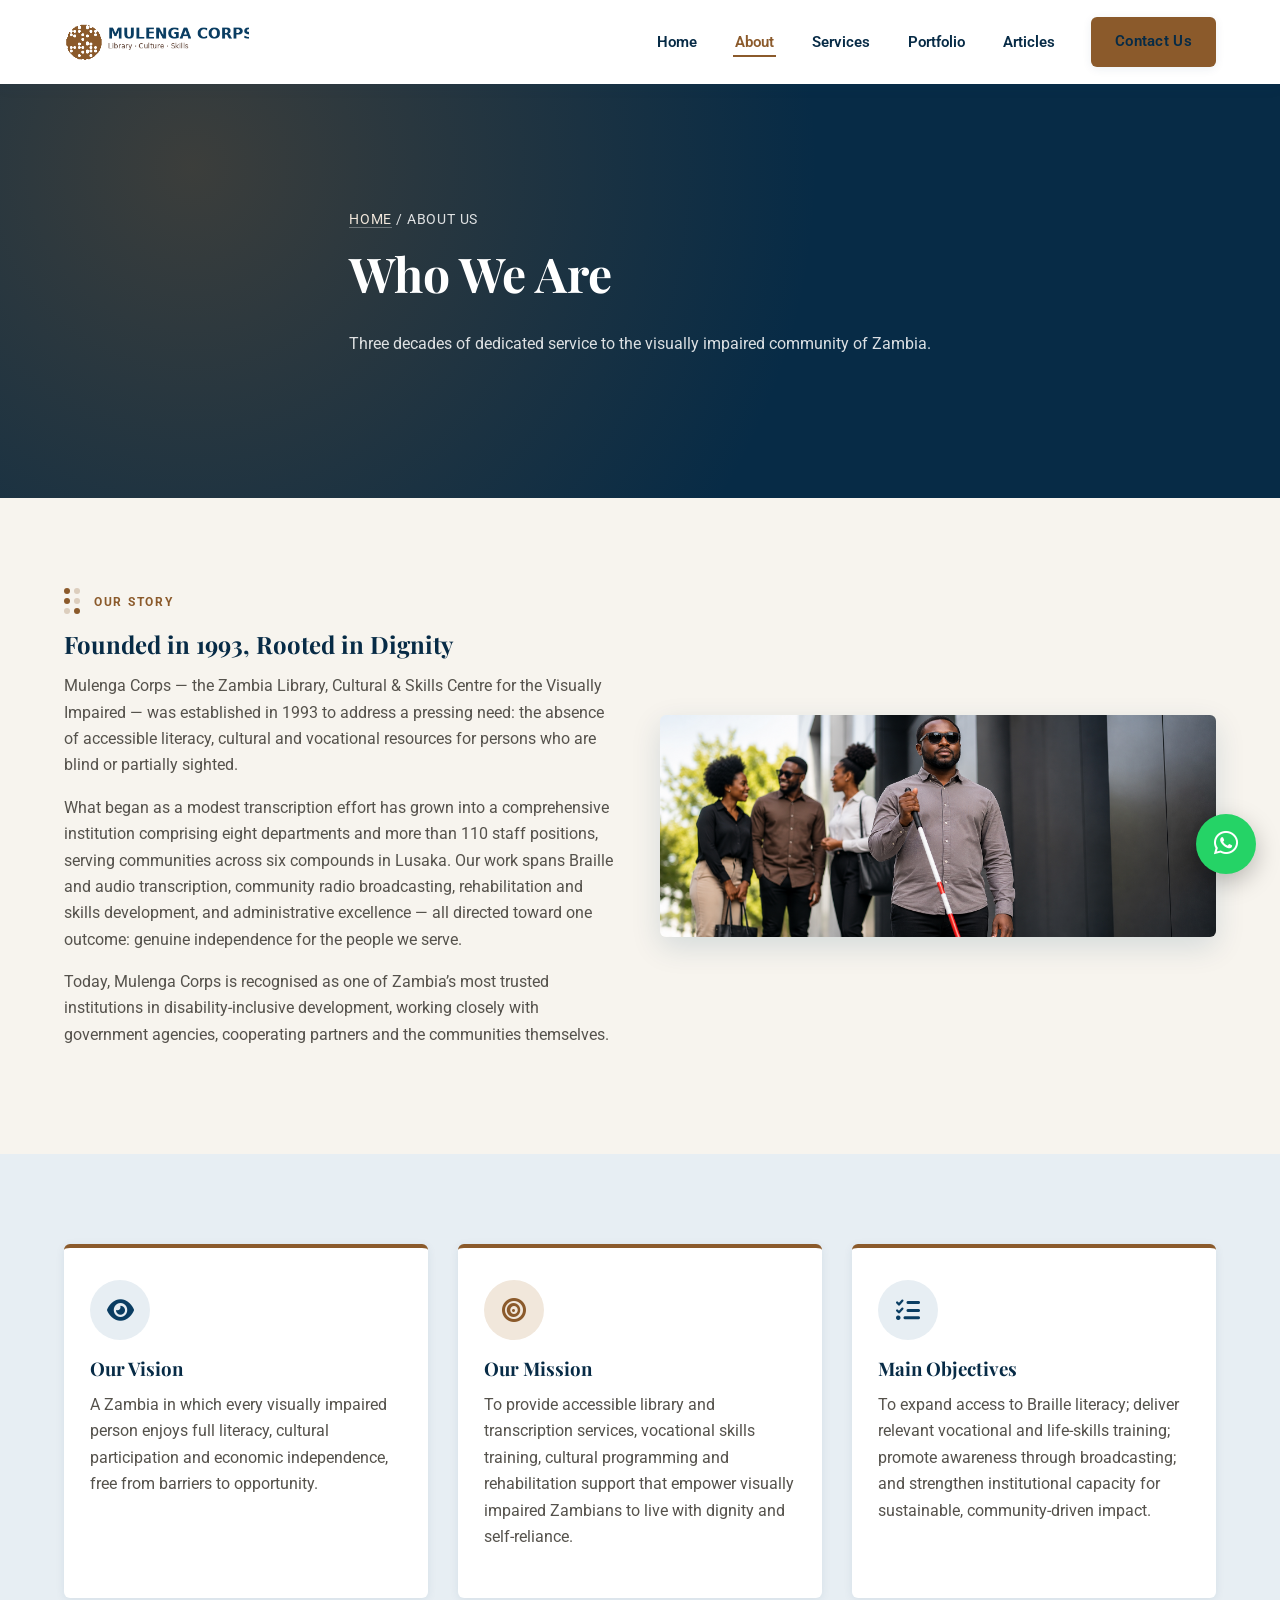
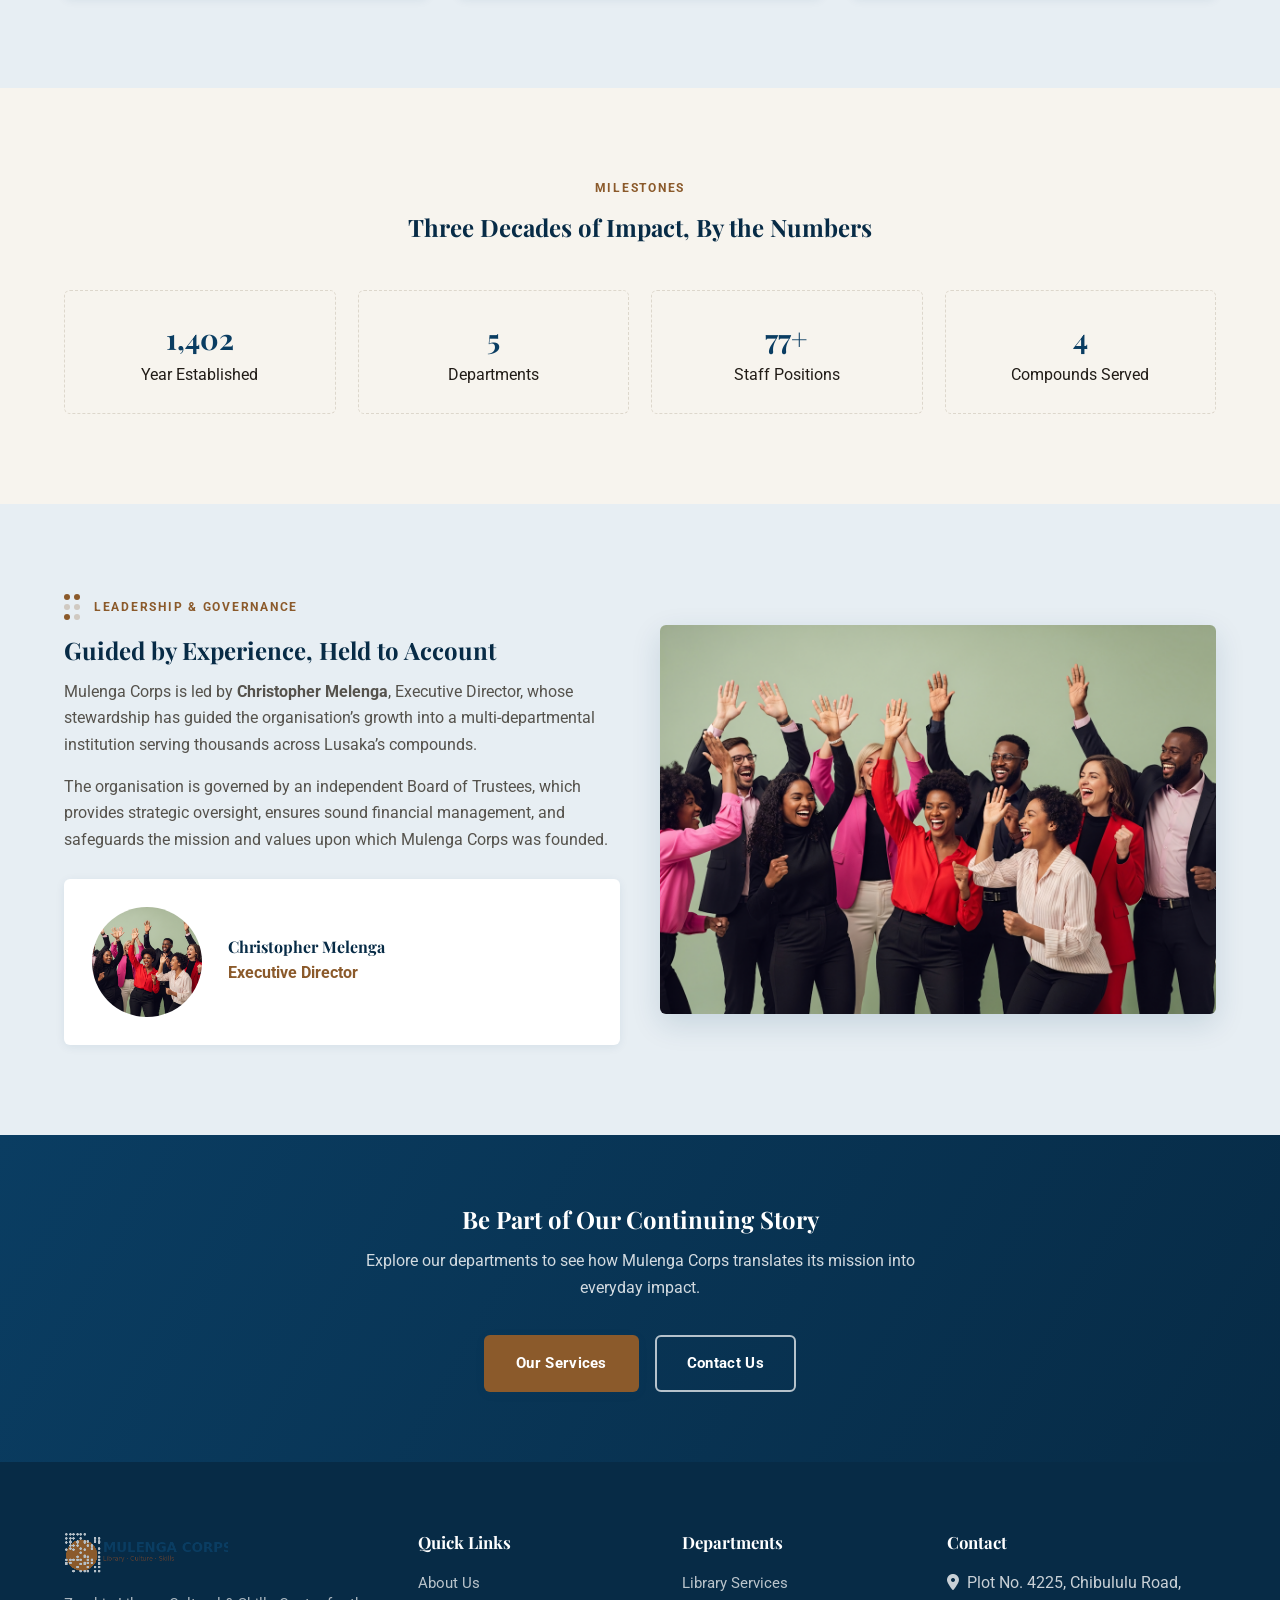
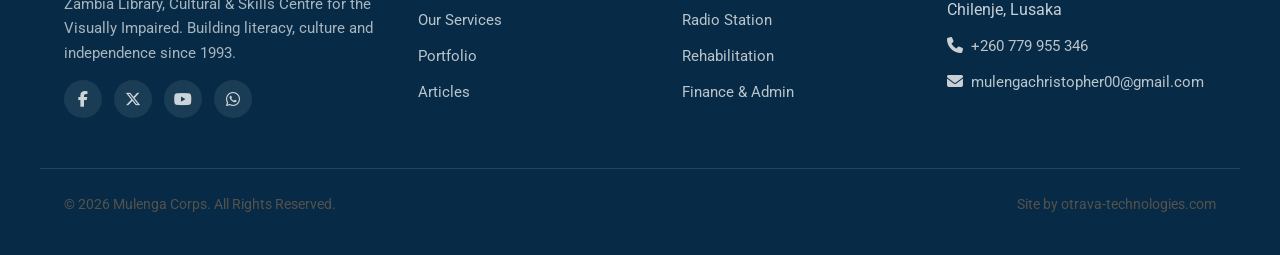
==== about.html @ 1f2bfe36 "Initial commit for new website" ====
<!DOCTYPE html>
<html lang="en">
<head>
<meta charset="UTF-8">
<meta name="viewport" content="width=device-width, initial-scale=1.0">
<title>About Us | Mulenga Corps</title>
<meta name="description" content="Learn about Mulenga Corps' history, vision, mission and leadership since 1993.">
<link rel="icon" type="image/png" href="images/favicon.png">
<link rel="preconnect" href="https://fonts.googleapis.com">
<link href="https://fonts.googleapis.com/css2?family=Playfair+Display:wght@600;700;800&family=Roboto:wght@300;400;500;700&display=swap" rel="stylesheet">
<link rel="stylesheet" href="https://cdnjs.cloudflare.com/ajax/libs/font-awesome/6.5.1/css/all.min.css" integrity="sha512-DTOQO9RWCH3ppGqcWaEA1BIZOC6xxalwEsw9c2QQeAIftl+Vegovlnee1c9QX4TctnWMn13TZye+giMm8e2LwA==" crossorigin="anonymous" referrerpolicy="no-referrer">
<link rel="stylesheet" href="assets/css/style.css">
</head>
<body>
<a class="skip-link" href="#main">Skip to main content</a>

<header class="site-header">
  <div class="container">
    <a href="index.html" class="brand" aria-label="Mulenga Corps home">
      <img src="images/logo.png" alt="Mulenga Corps logo">
    </a>
    <nav class="main-nav" aria-label="Primary">
      <ul>
        <li><a href="index.html">Home</a></li>
        <li><a href="about.html">About</a></li>
        <li><a href="services.html">Services</a></li>
        <li><a href="portfolio.html">Portfolio</a></li>
        <li><a href="articles.html">Articles</a></li>
        <li><a href="contact.html" class="btn btn-primary" style="padding:10px 22px;">Contact Us</a></li>
      </ul>
    </nav>
    <button class="hamburger" aria-label="Toggle navigation menu" aria-expanded="false">
      <span></span><span></span><span></span>
    </button>
  </div>
</header>

<main id="main">

  <section class="page-hero">
    <div class="container">
      <p class="breadcrumb"><a href="index.html">Home</a> / About Us</p>
      <h1 class="pl-item">Who We Are</h1>
      <p class="pl-item">Three decades of dedicated service to the visually impaired community of Zambia.</p>
    </div>
  </section>

  <section class="bg-off">
    <div class="container grid-2">
      <div class="reveal">
        <p class="section-eyebrow"><span class="braille-mark"><span class="on"></span><span></span><span class="on"></span><span></span><span></span><span class="on"></span></span> Our Story</p>
        <h2>Founded in 1993, Rooted in Dignity</h2>
        <p>Mulenga Corps &mdash; the Zambia Library, Cultural &amp; Skills Centre for the Visually Impaired &mdash; was established in 1993 to address a pressing need: the absence of accessible literacy, cultural and vocational resources for persons who are blind or partially sighted.</p>
        <p>What began as a modest transcription effort has grown into a comprehensive institution comprising eight departments and more than 110 staff positions, serving communities across six compounds in Lusaka. Our work spans Braille and audio transcription, community radio broadcasting, rehabilitation and skills development, and administrative excellence &mdash; all directed toward one outcome: genuine independence for the people we serve.</p>
        <p>Today, Mulenga Corps is recognised as one of Zambia&rsquo;s most trusted institutions in disability-inclusive development, working closely with government agencies, cooperating partners and the communities themselves.</p>
      </div>
      <div class="reveal reveal-2">
        <img src="images/about.png" alt="Mulenga Corps building and grounds" style="border-radius:6px; box-shadow:var(--shadow-md);" loading="lazy">
      </div>
    </div>
  </section>

  <section class="bg-tint">
    <div class="container">
      <div class="grid-3">
        <div class="dept-card reveal reveal-1">
          <div class="dept-icon"><i class="fa-solid fa-eye" aria-hidden="true"></i></div>
          <h3>Our Vision</h3>
          <p>A Zambia in which every visually impaired person enjoys full literacy, cultural participation and economic independence, free from barriers to opportunity.</p>
        </div>
        <div class="dept-card reveal reveal-2">
          <div class="dept-icon"><i class="fa-solid fa-bullseye" aria-hidden="true"></i></div>
          <h3>Our Mission</h3>
          <p>To provide accessible library and transcription services, vocational skills training, cultural programming and rehabilitation support that empower visually impaired Zambians to live with dignity and self-reliance.</p>
        </div>
        <div class="dept-card reveal reveal-3">
          <div class="dept-icon"><i class="fa-solid fa-list-check" aria-hidden="true"></i></div>
          <h3>Main Objectives</h3>
          <p>To expand access to Braille literacy; deliver relevant vocational and life-skills training; promote awareness through broadcasting; and strengthen institutional capacity for sustainable, community-driven impact.</p>
        </div>
      </div>
    </div>
  </section>

  <section class="bg-off">
    <div class="container">
      <div class="section-head center reveal">
        <p class="section-eyebrow" style="justify-content:center;">Milestones</p>
        <h2>Three Decades of Impact, By the Numbers</h2>
      </div>
      <div class="milestones reveal reveal-2">
        <div class="milestone"><strong><span data-counter="1993">0</span></strong>Year Established</div>
        <div class="milestone"><strong><span data-counter="8">0</span></strong>Departments</div>
        <div class="milestone"><strong><span data-counter="110">0</span>+</strong>Staff Positions</div>
        <div class="milestone"><strong><span data-counter="6">0</span></strong>Compounds Served</div>
      </div>
    </div>
  </section>

  <section class="bg-tint">
    <div class="container grid-2">
      <div class="reveal">
        <p class="section-eyebrow"><span class="braille-mark"><span class="on"></span><span class="on"></span><span></span><span></span><span class="on"></span><span></span></span> Leadership &amp; Governance</p>
        <h2>Guided by Experience, Held to Account</h2>
        <p>Mulenga Corps is led by <strong>Christopher Melenga</strong>, Executive Director, whose stewardship has guided the organisation&rsquo;s growth into a multi-departmental institution serving thousands across Lusaka&rsquo;s compounds.</p>
        <p>The organisation is governed by an independent Board of Trustees, which provides strategic oversight, ensures sound financial management, and safeguards the mission and values upon which Mulenga Corps was founded.</p>
        <div class="leader-card" style="margin-top:26px;">
          <img src="images/team.png" alt="Christopher Melenga, Executive Director" loading="lazy">
          <div>
            <h4 style="margin-bottom:4px;">Christopher Melenga</h4>
            <p style="margin:0; color:var(--brown); font-weight:700;">Executive Director</p>
          </div>
        </div>
      </div>
      <div class="reveal reveal-2">
        <img src="images/team.png" alt="Mulenga Corps leadership and staff team" style="border-radius:6px; box-shadow:var(--shadow-md);" loading="lazy">
      </div>
    </div>
  </section>

  <section class="cta-band">
    <div class="container reveal">
      <h2>Be Part of Our Continuing Story</h2>
      <p>Explore our departments to see how Mulenga Corps translates its mission into everyday impact.</p>
      <div class="hero-actions" style="justify-content:center;">
        <a href="services.html" class="btn btn-primary">Our Services</a>
        <a href="contact.html" class="btn btn-outline">Contact Us</a>
      </div>
    </div>
  </section>

</main>

<footer class="site-footer">
  <div class="container footer-grid">
    <div>
      <img src="images/logo.png" alt="Mulenga Corps logo">
      <p>Zambia Library, Cultural &amp; Skills Centre for the Visually Impaired. Building literacy, culture and independence since 1993.</p>
      <div class="social-row">
        <a href="#" aria-label="Facebook"><i class="fa-brands fa-facebook-f"></i></a>
        <a href="#" aria-label="Twitter / X"><i class="fa-brands fa-x-twitter"></i></a>
        <a href="#" aria-label="YouTube"><i class="fa-brands fa-youtube"></i></a>
        <a href="https://wa.me/260779955346" aria-label="WhatsApp" target="_blank" rel="noopener"><i class="fa-brands fa-whatsapp"></i></a>
      </div>
    </div>
    <div>
      <h4>Quick Links</h4>
      <ul class="footer-links">
        <li><a href="about.html">About Us</a></li>
        <li><a href="services.html">Our Services</a></li>
        <li><a href="portfolio.html">Portfolio</a></li>
        <li><a href="articles.html">Articles</a></li>
      </ul>
    </div>
    <div>
      <h4>Departments</h4>
      <ul class="footer-links">
        <li><a href="services.html#library">Library Services</a></li>
        <li><a href="services.html#radio">Radio Station</a></li>
        <li><a href="services.html#rehabilitation">Rehabilitation</a></li>
        <li><a href="services.html#finance">Finance &amp; Admin</a></li>
      </ul>
    </div>
    <div>
      <h4>Contact</h4>
      <ul class="footer-links">
        <li><i class="fa-solid fa-location-dot" aria-hidden="true"></i>&nbsp; Plot No. 4225, Chibululu Road, Chilenje, Lusaka</li>
        <li><i class="fa-solid fa-phone" aria-hidden="true"></i>&nbsp; <a href="tel:+260779955346">+260 779 955 346</a></li>
        <li><i class="fa-solid fa-envelope" aria-hidden="true"></i>&nbsp; <a href="mailto:mulengachristopher00@gmail.com">mulengachristopher00@gmail.com</a></li>
      </ul>
    </div>
  </div>
  <div class="container footer-bottom">
    <p>&copy; 2026 Mulenga Corps. All Rights Reserved.</p>
    <p>Site by otrava-technologies.com</p>
  </div>
</footer>

<a href="https://wa.me/260779955346" class="whatsapp-float" target="_blank" rel="noopener" aria-label="Chat with us on WhatsApp">
  <i class="fa-brands fa-whatsapp" aria-hidden="true"></i>
</a>
<button id="back-to-top" class="back-to-top" aria-label="Back to top"><i class="fa-solid fa-arrow-up" aria-hidden="true"></i></button>

<script src="assets/js/main.js"></script>
</body>
</html>
---- assets/css/style.css ----
/* ==========================================================================
   Mulenga Corps — Stylesheet
   Design tokens: deep blue + warm brown, Playfair Display + Roboto
   Signature motif: the braille cell — used as dividers, bullets, hovers
   ========================================================================== */

:root{
  --blue:        #0A3D62;
  --blue-dark:   #072B46;
  --blue-tint:   #E7EEF3;
  --brown:       #8B5A2B;
  --brown-dark:  #5C4033;
  --brown-tint:  #F1E7DB;
  --white:       #FFFFFF;
  --off-white:   #F7F4EE;
  --grey:        #DDD7CC;
  --text:        #211C17;
  --text-soft:   #55524C;

  --font-display: 'Playfair Display', Georgia, serif;
  --font-body: 'Roboto', -apple-system, Segoe UI, sans-serif;

  --radius: 6px;
  --shadow-sm: 0 2px 10px rgba(10,61,98,0.08);
  --shadow-md: 0 10px 30px rgba(10,61,98,0.14);
  --shadow-lg: 0 20px 50px rgba(10,61,98,0.20);

  --container: 1200px;
  --header-h: 84px;
}

*, *::before, *::after{ box-sizing: border-box; }
html{ scroll-behavior: smooth; }

@media (prefers-reduced-motion: reduce){
  html{ scroll-behavior: auto; }
  *, *::before, *::after{ animation-duration: 0.001ms !important; animation-iteration-count: 1 !important; transition-duration: 0.001ms !important; }
}

body{
  margin:0;
  font-family: var(--font-body);
  color: var(--text);
  background: var(--off-white);
  line-height: 1.65;
  -webkit-font-smoothing: antialiased;
}

img{ max-width:100%; display:block; }
a{ color: inherit; text-decoration: none; }
ul{ list-style:none; margin:0; padding:0; }
h1,h2,h3,h4{ font-family: var(--font-display); font-weight:700; color: var(--blue-dark); line-height:1.2; margin: 0 0 .6em; }
p{ margin: 0 0 1em; color: var(--text-soft); }

.container{ max-width: var(--container); margin: 0 auto; padding: 0 24px; }

:focus-visible{
  outline: 3px solid var(--brown);
  outline-offset: 3px;
}

.skip-link{
  position:absolute; left:-999px; top:auto;
  background:var(--blue); color:#fff; padding: 12px 20px; z-index:2000; border-radius:0 0 6px 0;
}
.skip-link:focus{ left:0; top:0; }

/* ---------- Braille motif ---------- */
.braille-dot{ display:inline-block; width:6px; height:6px; border-radius:50%; }
.braille-mark{
  display:inline-grid;
  grid-template-columns: repeat(2, 8px);
  grid-template-rows: repeat(3, 8px);
  gap:2px;
  vertical-align:middle;
}
.braille-mark span{ width:6px; height:6px; border-radius:50%; background: var(--brown); opacity:.25; }
.braille-mark span.on{ opacity:1; }

.section-eyebrow{
  display:flex; align-items:center; gap:12px;
  text-transform:uppercase; letter-spacing:.14em; font-size:.78rem;
  color: var(--brown); font-weight:700; margin-bottom:14px;
}
.divider-braille{
  display:flex; gap:6px; margin: 22px 0;
}
.divider-braille span{
  width:7px; height:7px; border-radius:50%; background: var(--brown);
}
.divider-braille span:nth-child(3n){ background: var(--blue); }
.divider-braille span:nth-child(4n){ opacity:.35; }

/* ---------- Buttons ---------- */
.btn{
  display:inline-flex; align-items:center; justify-content:center; gap:8px;
  padding: 14px 30px;
  border-radius: var(--radius);
  font-weight:700; font-size:.95rem; letter-spacing:.02em;
  border: 2px solid transparent;
  cursor:pointer; transition: transform .25s ease, box-shadow .25s ease, background .25s ease, color .25s ease;
  font-family: var(--font-body);
}
.btn-primary{ background: var(--brown); color:#fff; box-shadow: var(--shadow-sm); }
.btn-primary:hover{ background: var(--brown-dark); transform: translateY(-3px); box-shadow: var(--shadow-md); }
.btn-outline{ background:transparent; border-color: rgba(255,255,255,.7); color:#fff; }
.btn-outline:hover{ background:#fff; color: var(--blue-dark); transform: translateY(-3px); }
.btn-dark{ background: var(--blue); color:#fff; }
.btn-dark:hover{ background: var(--blue-dark); transform: translateY(-3px); box-shadow: var(--shadow-md); }

/* ---------- Header ---------- */
.site-header{
  position: fixed; top:0; left:0; right:0; z-index:1000;
  height: var(--header-h);
  background: rgba(255,255,255,.96);
  backdrop-filter: blur(6px);
  box-shadow: 0 2px 14px rgba(10,61,98,.08);
  transition: box-shadow .3s ease;
}
.site-header .container{
  height:100%; display:flex; align-items:center; justify-content:space-between;
}
.brand{ display:flex; align-items:center; gap:10px; }
.brand img{ height:52px; width:auto; }

.main-nav ul{ display:flex; gap:34px; align-items:center; }
.main-nav a{
  font-weight:600; font-size:.95rem; color: var(--blue-dark);
  position:relative; padding: 6px 2px;
}
.main-nav a::after{
  content:""; position:absolute; left:0; bottom:0; height:2px; width:0;
  background: var(--brown); transition: width .3s ease;
}
.main-nav a:hover::after, .main-nav a.active::after{ width:100%; }
.main-nav a.active{ color: var(--brown); }

.hamburger{
  display:none; flex-direction:column; gap:5px; width:30px; height:24px; background:none; border:none; cursor:pointer; padding:0;
}
.hamburger span{ height:3px; width:100%; background: var(--blue); border-radius:2px; transition: transform .3s ease, opacity .3s ease; }
.hamburger.open span:nth-child(1){ transform: translateY(8px) rotate(45deg); }
.hamburger.open span:nth-child(2){ opacity:0; }
.hamburger.open span:nth-child(3){ transform: translateY(-8px) rotate(-45deg); }

/* ---------- Hero ---------- */
.hero{
  position:relative;
  min-height: 92vh;
  display:flex; align-items:center;
  margin-top: var(--header-h);
  overflow:hidden;
  background: var(--blue-dark);
}
.hero-bg{
  position:absolute; inset:0; width:100%; height:100%; object-fit:cover; opacity:.55;
}
.hero::before{
  content:""; position:absolute; inset:0;
  background: linear-gradient(120deg, rgba(7,43,70,.92) 20%, rgba(139,90,43,.55) 100%);
}
.hero-content{ position:relative; z-index:2; color:#fff; max-width:720px; }
.hero-content .section-eyebrow{ color: var(--brown-tint); }
.hero-content h1{ color:#fff; font-size: clamp(2.3rem, 5vw, 3.6rem); }
.hero-content p{ color: rgba(255,255,255,.88); font-size:1.15rem; max-width:600px; }
.hero-actions{ display:flex; gap:16px; margin-top:34px; flex-wrap:wrap; }

.page-hero{
  min-height: 46vh; display:flex; align-items:center; margin-top: var(--header-h);
  position:relative; background: var(--blue-dark); color:#fff; overflow:hidden;
}
.page-hero::before{
  content:""; position:absolute; inset:0;
  background: radial-gradient(circle at 15% 20%, rgba(139,90,43,.4), transparent 55%), var(--blue-dark);
}
.page-hero .container{ position:relative; z-index:2; }
.page-hero h1{ color:#fff; font-size: clamp(2rem, 4.5vw, 3rem); }
.page-hero p{ color: rgba(255,255,255,.85); max-width:600px; }
.breadcrumb{ font-size:.85rem; color: var(--brown-tint); letter-spacing:.06em; text-transform:uppercase; margin-bottom:14px; }
.breadcrumb a{ color: var(--brown-tint); border-bottom:1px solid rgba(255,255,255,.3); }

/* ---------- Reveal animation ---------- */
.reveal{ opacity:0; transform: translateY(28px); transition: opacity .8s ease, transform .8s ease; }
.reveal.in{ opacity:1; transform: translateY(0); }
.reveal-1{ transition-delay:.1s; }
.reveal-2{ transition-delay:.22s; }
.reveal-3{ transition-delay:.34s; }
.reveal-4{ transition-delay:.46s; }

/* page load fade */
body.page-loading{ opacity:0; }
body.page-loaded{
  opacity:1; transition: opacity .5s ease;
}
.pl-item{ opacity:0; transform: translateY(16px); animation: pageLoad .7s ease forwards; }
@keyframes pageLoad{ to{ opacity:1; transform:translateY(0);} }

/* ---------- Sections ---------- */
section{ padding: 90px 0; }
.section-tight{ padding: 60px 0; }
.bg-off{ background: var(--off-white); }
.bg-blue{ background: var(--blue); color:#fff; }
.bg-blue h2, .bg-blue h3{ color:#fff; }
.bg-blue p{ color: rgba(255,255,255,.82); }
.bg-tint{ background: var(--blue-tint); }
.bg-brown-tint{ background: var(--brown-tint); }

.section-head{ max-width:680px; margin-bottom:48px; }
.section-head.center{ margin-left:auto; margin-right:auto; text-align:center; }

/* ---------- Stats ---------- */
.stats-grid{
  display:grid; grid-template-columns: repeat(4,1fr); gap:28px;
}
.stat-card{
  text-align:center; padding:34px 18px; background: rgba(255,255,255,.06);
  border: 1px solid rgba(255,255,255,.16); border-radius: var(--radius);
}
.stat-num{ font-family: var(--font-display); font-size:2.6rem; font-weight:700; color:#fff; }
.stat-label{ font-size:.85rem; text-transform:uppercase; letter-spacing:.08em; color: var(--brown-tint); margin-top:6px; }

/* ---------- Cards / grids ---------- */
.grid-3{ display:grid; grid-template-columns: repeat(3,1fr); gap:30px; }
.grid-2{ display:grid; grid-template-columns: repeat(2,1fr); gap:40px; align-items:center; }
.grid-4{ display:grid; grid-template-columns: repeat(4,1fr); gap:26px; }

.card{
  background:#fff; border-radius: var(--radius); box-shadow: var(--shadow-sm);
  overflow:hidden; transition: transform .35s ease, box-shadow .35s ease;
  border: 1px solid rgba(10,61,98,.06);
}
.card:hover{ transform: translateY(-8px); box-shadow: var(--shadow-md); }
.card-body{ padding: 26px 24px; }
.card img{ width:100%; height:210px; object-fit:cover; }

.dept-card{
  background:#fff; border-radius: var(--radius); padding: 32px 26px;
  box-shadow: var(--shadow-sm); border-top: 4px solid var(--brown);
  transition: transform .3s ease, box-shadow .3s ease;
}
.dept-card:hover{ transform: translateY(-6px); box-shadow: var(--shadow-md); }
.dept-icon{
  width:60px; height:60px; border-radius:50%; display:flex; align-items:center; justify-content:center;
  background: var(--blue-tint); color: var(--blue); font-size:1.5rem; margin-bottom:18px;
}
.dept-card:nth-child(2n) .dept-icon{ background: var(--brown-tint); color: var(--brown); }

/* ---------- Home preview links ---------- */
.dept-preview-grid{ display:grid; grid-template-columns: repeat(4,1fr); gap:24px; }
.dept-mini{
  display:block; background:#fff; border-radius:var(--radius); padding:26px 20px; text-align:center;
  box-shadow: var(--shadow-sm); transition: transform .3s ease, box-shadow .3s ease, background .3s ease;
}
.dept-mini:hover{ transform: translateY(-6px); box-shadow: var(--shadow-md); background: var(--blue); }
.dept-mini:hover .dept-icon{ background: rgba(255,255,255,.15); color:#fff; }
.dept-mini:hover h4, .dept-mini:hover p{ color:#fff; }
.dept-mini .dept-icon{ margin: 0 auto 14px; }

/* ---------- Portfolio ---------- */
.portfolio-grid{ display:grid; grid-template-columns: repeat(3,1fr); gap:26px; }
.portfolio-item{
  position:relative; border-radius: var(--radius); overflow:hidden; cursor:pointer;
  box-shadow: var(--shadow-sm);
}
.portfolio-item img{ width:100%; height:280px; object-fit:cover; transition: transform .5s ease; }
.portfolio-item:hover img{ transform: scale(1.08); }
.portfolio-overlay{
  position:absolute; inset:0; background: linear-gradient(0deg, rgba(7,43,70,.92), transparent 60%);
  display:flex; flex-direction:column; justify-content:flex-end; padding:22px;
  opacity:0; transition: opacity .35s ease;
}
.portfolio-item:hover .portfolio-overlay{ opacity:1; }
.portfolio-overlay h4{ color:#fff; margin-bottom:4px; }
.portfolio-overlay span{ color: var(--brown-tint); font-size:.85rem; }

/* Lightbox */
.lightbox{
  position:fixed; inset:0; background:rgba(7,10,15,.92); z-index:3000;
  display:flex; align-items:center; justify-content:center; opacity:0; visibility:hidden;
  transition: opacity .35s ease; padding: 30px;
}
.lightbox.open{ opacity:1; visibility:visible; }
.lightbox img{ max-width:88vw; max-height:80vh; border-radius:6px; box-shadow: 0 20px 60px rgba(0,0,0,.5); }
.lightbox-caption{ color:#fff; text-align:center; margin-top:16px; font-family: var(--font-display); }
.lightbox-close{
  position:absolute; top:26px; right:34px; background:none; border:none; color:#fff; font-size:2rem; cursor:pointer;
}
.lightbox-nav{
  position:absolute; top:50%; transform:translateY(-50%); background: rgba(255,255,255,.12); border:none; color:#fff;
  width:52px; height:52px; border-radius:50%; font-size:1.6rem; cursor:pointer; transition: background .25s ease;
}
.lightbox-nav:hover{ background: var(--brown); }
.lightbox-prev{ left:26px; } .lightbox-next{ right:26px; }

/* ---------- Articles ---------- */
.article-card .card-body span.date{
  font-size:.78rem; text-transform:uppercase; letter-spacing:.08em; color: var(--brown); font-weight:700;
}
.read-more{ display:inline-flex; align-items:center; gap:6px; color: var(--blue); font-weight:700; margin-top:10px; }
.read-more:hover{ color: var(--brown); }

/* ---------- Contact ---------- */
.contact-grid{ display:grid; grid-template-columns: 1.1fr 1fr; gap:50px; align-items:start; }
.info-item{ display:flex; gap:16px; margin-bottom:26px; }
.info-icon{
  width:46px; height:46px; border-radius:50%; background: var(--blue-tint); color: var(--blue);
  display:flex; align-items:center; justify-content:center; flex-shrink:0;
}
.form-group{ margin-bottom:20px; }
.form-group label{ display:block; font-weight:700; margin-bottom:8px; font-size:.9rem; color: var(--blue-dark); }
.form-group input, .form-group textarea{
  width:100%; padding:14px 16px; border:1px solid var(--grey); border-radius: var(--radius);
  font-family: var(--font-body); font-size:1rem; background:#fff; transition: border-color .25s ease, box-shadow .25s ease;
}
.form-group input:focus, .form-group textarea:focus{
  outline:none; border-color: var(--brown); box-shadow: 0 0 0 4px rgba(139,90,43,.15);
}
.form-group.error input, .form-group.error textarea{ border-color:#b3261e; }
.field-error{ color:#b3261e; font-size:.82rem; margin-top:6px; display:none; }
.form-group.error .field-error{ display:block; }
.form-msg{
  padding:16px 18px; border-radius: var(--radius); margin-top:18px; display:none; font-weight:600;
}
.form-msg.show{ display:block; }
.form-msg.success{ background:#e6f4ea; color:#1e7a34; border:1px solid #b7e3c3; }
.form-msg.error{ background:#fbe9e7; color:#b3261e; border:1px solid #f3c2bd; }
.map-wrap{ margin-top:26px; border-radius: var(--radius); overflow:hidden; box-shadow: var(--shadow-sm); }
.map-placeholder{
  height:280px; background: var(--blue-tint) url('data:image/svg+xml;utf8,<svg xmlns="http://www.w3.org/2000/svg" width="100" height="100"><circle cx="50" cy="50" r="2" fill="%230A3D62" opacity="0.15"/></svg>');
  display:flex; align-items:center; justify-content:center; flex-direction:column; gap:8px; color: var(--blue-dark); text-align:center; padding:20px;
}

/* ---------- Footer ---------- */
.site-footer{ background: var(--blue-dark); color: rgba(255,255,255,.78); padding: 70px 0 26px; }
.footer-grid{ display:grid; grid-template-columns: 1.4fr 1fr 1fr 1.2fr; gap:40px; }
.footer-grid h4{ color:#fff; font-size:1.05rem; margin-bottom:18px; }
.footer-grid img{ height:46px; margin-bottom:14px; }
.footer-grid p{ color: rgba(255,255,255,.65); font-size:.92rem; }
.footer-links li{ margin-bottom:10px; }
.footer-links a{ color: rgba(255,255,255,.72); transition: color .25s ease, padding-left .25s ease; font-size:.94rem; }
.footer-links a:hover{ color: var(--brown-tint); padding-left:4px; }
.footer-bottom{
  border-top:1px solid rgba(255,255,255,.12); margin-top:50px; padding-top:24px;
  display:flex; justify-content:space-between; align-items:center; flex-wrap:wrap; gap:12px;
  font-size:.85rem; color: rgba(255,255,255,.55);
}
.social-row{ display:flex; gap:12px; }
.social-row a{
  width:38px; height:38px; border-radius:50%; background: rgba(255,255,255,.08); display:flex; align-items:center;
  justify-content:center; transition: background .25s ease, transform .25s ease;
}
.social-row a:hover{ background: var(--brown); transform: translateY(-3px); }

/* ---------- Floating buttons ---------- */
.whatsapp-float{
  position:fixed; right:24px; bottom:26px; z-index:1500;
  width:60px; height:60px; border-radius:50%; background:#25D366; color:#fff;
  display:flex; align-items:center; justify-content:center; box-shadow: 0 8px 24px rgba(0,0,0,.25);
  font-size:1.7rem; transition: transform .3s ease, box-shadow .3s ease;
  animation: floatPulse 2.6s ease-in-out infinite;
}
.whatsapp-float:hover{ transform: scale(1.1); box-shadow: 0 12px 30px rgba(0,0,0,.32); }
@keyframes floatPulse{ 0%,100%{ box-shadow:0 8px 24px rgba(37,211,102,.35);} 50%{ box-shadow:0 8px 30px rgba(37,211,102,.6);} }

.back-to-top{
  position:fixed; right:24px; bottom:96px; z-index:1400;
  width:46px; height:46px; border-radius:50%; background: var(--blue); color:#fff; border:none;
  display:flex; align-items:center; justify-content:center; cursor:pointer; font-size:1.1rem;
  opacity:0; visibility:hidden; transform: translateY(10px);
  transition: opacity .3s ease, transform .3s ease, visibility .3s ease, background .3s ease;
  box-shadow: var(--shadow-sm);
}
.back-to-top.show{ opacity:1; visibility:visible; transform: translateY(0); }
.back-to-top:hover{ background: var(--brown); }

/* ---------- Misc components ---------- */
.leader-card{ display:flex; gap:26px; align-items:center; background:#fff; padding:28px; border-radius:var(--radius); box-shadow: var(--shadow-sm); }
.leader-card img{ width:110px; height:110px; border-radius:50%; object-fit:cover; }
.milestones{ display:grid; grid-template-columns: repeat(4,1fr); gap:22px; margin-top:20px; }
.milestone{ text-align:center; padding:24px; border:1px dashed var(--grey); border-radius: var(--radius); }
.milestone strong{ display:block; font-family: var(--font-display); font-size:1.8rem; color: var(--blue); }

.cta-band{
  background: linear-gradient(120deg, var(--blue), var(--blue-dark)); color:#fff; text-align:center; padding: 70px 0;
  position:relative; overflow:hidden;
}
.cta-band h2{ color:#fff; }
.cta-band p{ color: rgba(255,255,255,.82); max-width:560px; margin-left:auto; margin-right:auto; }

.involve-card{ background:#fff; border-radius:var(--radius); overflow:hidden; box-shadow: var(--shadow-sm); }
.involve-card img{ height:220px; object-fit:cover; }

/* lazy fade-in for images */
img[loading="lazy"]{ opacity:0; transition: opacity .6s ease; }
img.loaded{ opacity:1; }

/* ---------- Responsive ---------- */
@media (max-width: 1024px){
  .grid-4{ grid-template-columns: repeat(2,1fr); }
  .dept-preview-grid{ grid-template-columns: repeat(2,1fr); }
  .stats-grid{ grid-template-columns: repeat(2,1fr); }
  .footer-grid{ grid-template-columns: 1fr 1fr; }
}
@media (max-width: 900px){
  .grid-3{ grid-template-columns: 1fr 1fr; }
  .portfolio-grid{ grid-template-columns: 1fr 1fr; }
  .grid-2{ grid-template-columns:1fr; }
  .contact-grid{ grid-template-columns:1fr; }
  .milestones{ grid-template-columns: repeat(2,1fr); }
}
@media (max-width: 760px){
  .main-nav{
    position:fixed; top: var(--header-h); left:0; right:0; bottom:0;
    background:#fff; transform: translateX(100%); transition: transform .35s ease;
    padding: 30px 24px; overflow-y:auto;
  }
  .main-nav.open{ transform: translateX(0); }
  .main-nav ul{ flex-direction:column; gap:0; }
  .main-nav li{ border-bottom:1px solid var(--grey); }
  .main-nav a{ display:block; padding:16px 4px; }
  .hamburger{ display:flex; }
  .grid-3, .grid-4, .dept-preview-grid, .portfolio-grid{ grid-template-columns: 1fr; }
  .stats-grid{ grid-template-columns: 1fr 1fr; }
  .milestones{ grid-template-columns: 1fr 1fr; }
  .footer-grid{ grid-template-columns: 1fr; }
  .leader-card{ flex-direction:column; text-align:center; }
  section{ padding:64px 0; }
  .whatsapp-float{ width:54px; height:54px; right:16px; bottom:18px; font-size:1.5rem; }
  .back-to-top{ right:16px; bottom:82px; }
}
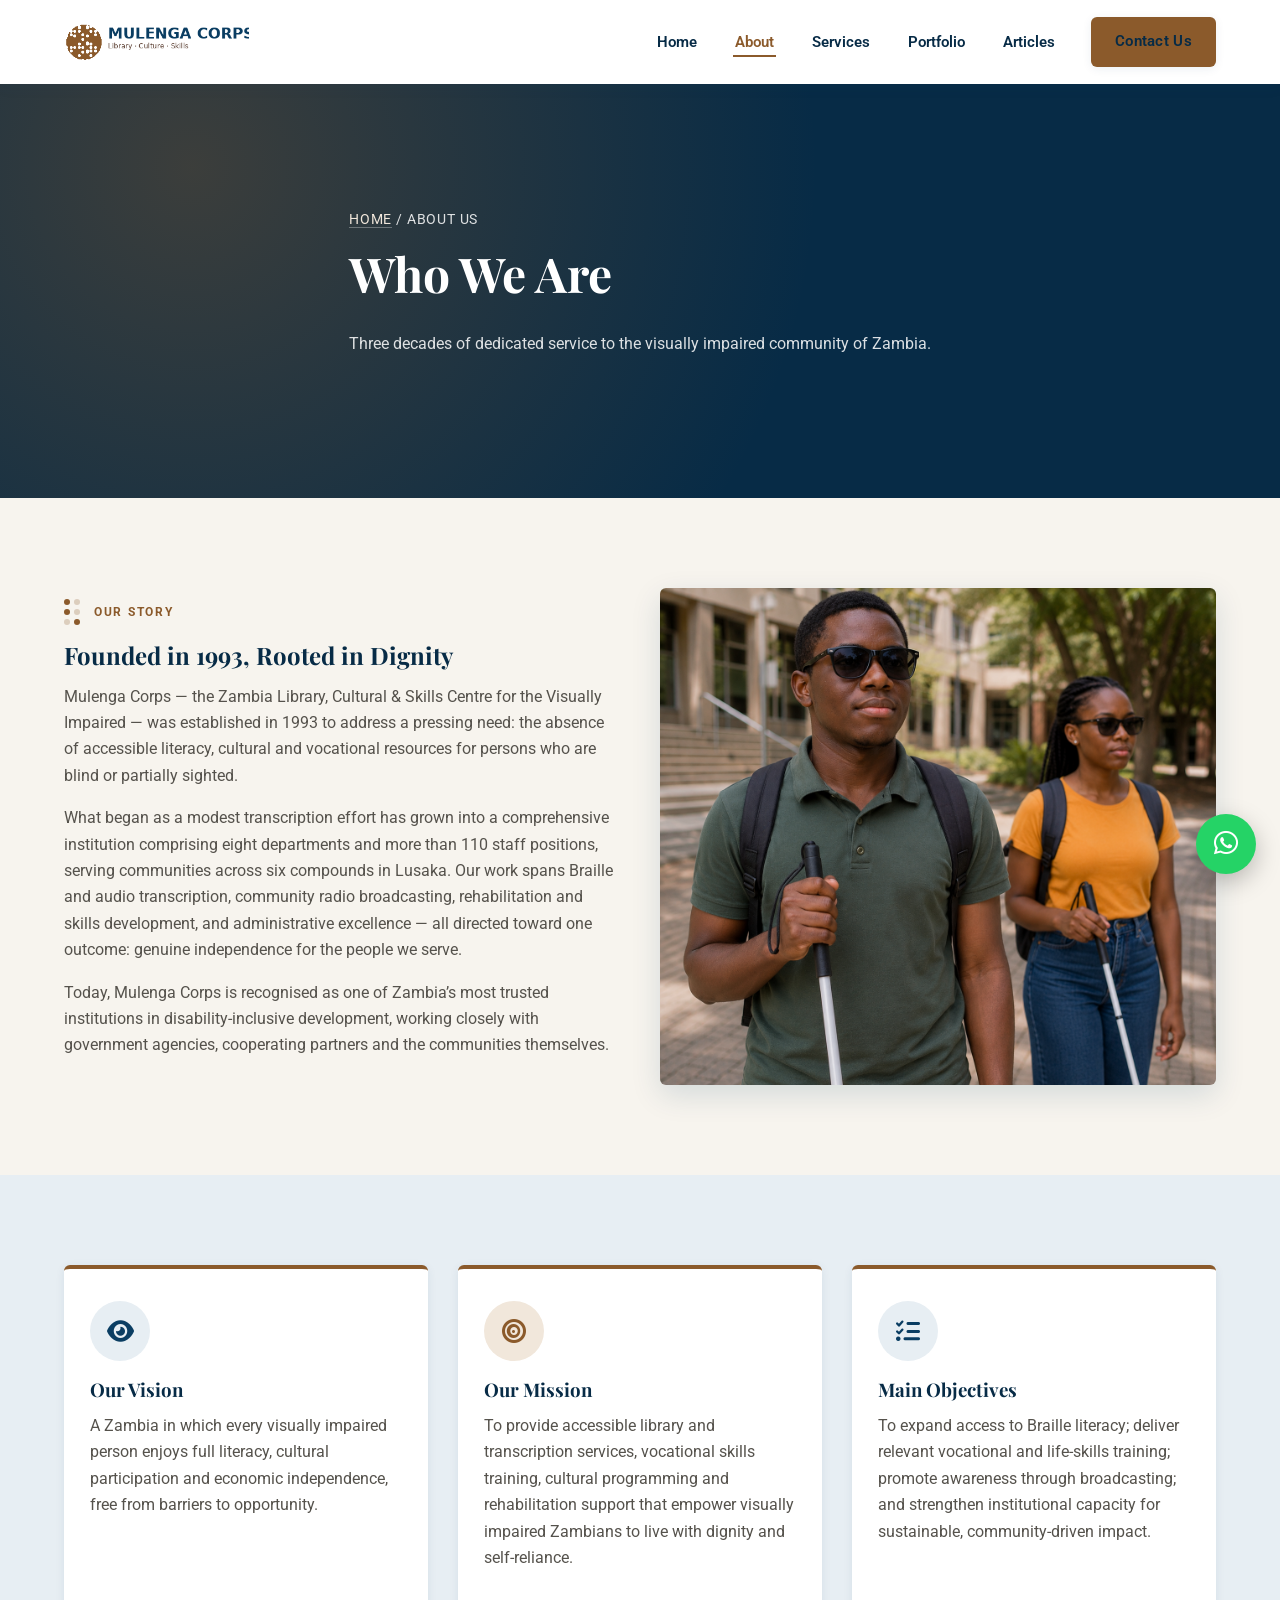
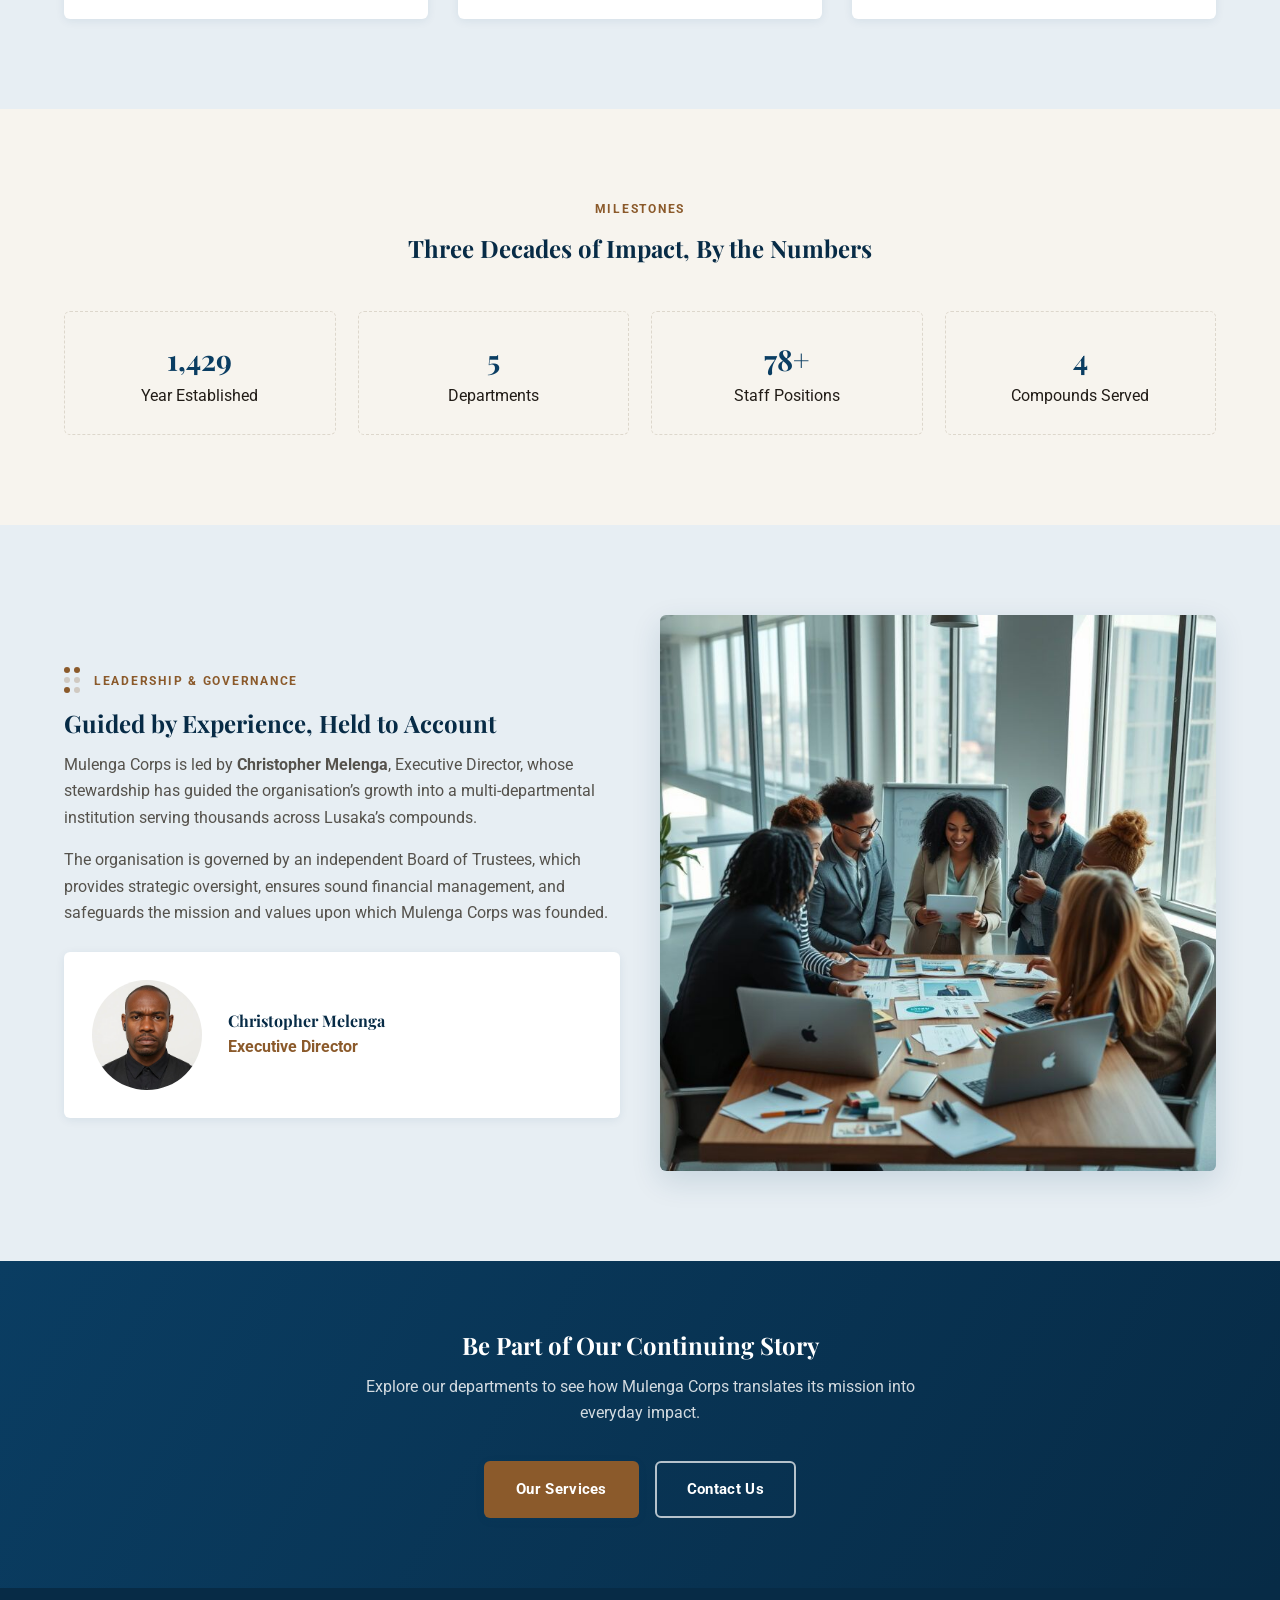
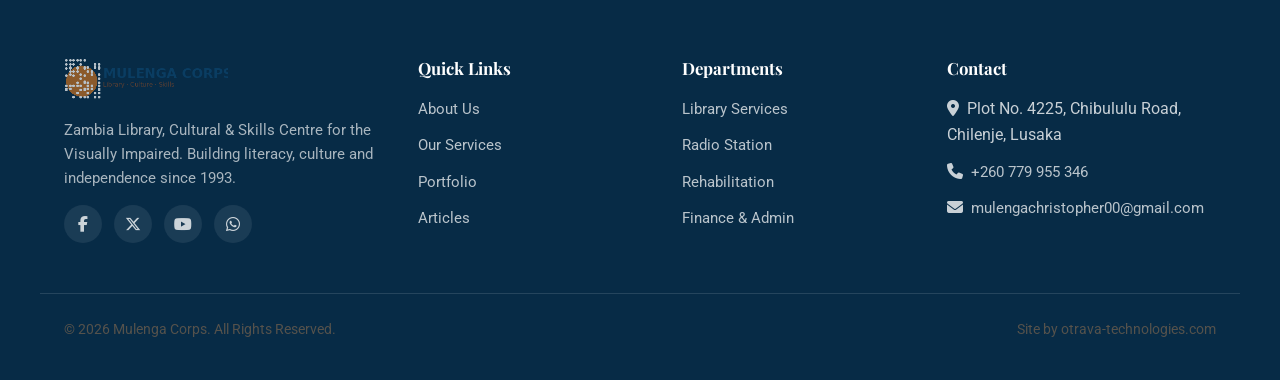
==== commit 7936e04c: "Update Mulenga Corps website and documentation" ====
--- a/about.html
+++ b/about.html
@@ -105,7 +105,7 @@
         <p>Mulenga Corps is led by <strong>Christopher Melenga</strong>, Executive Director, whose stewardship has guided the organisation&rsquo;s growth into a multi-departmental institution serving thousands across Lusaka&rsquo;s compounds.</p>
         <p>The organisation is governed by an independent Board of Trustees, which provides strategic oversight, ensures sound financial management, and safeguards the mission and values upon which Mulenga Corps was founded.</p>
         <div class="leader-card" style="margin-top:26px;">
-          <img src="images/team.png" alt="Christopher Melenga, Executive Director" loading="lazy">
+          <img src="images/myprofile.jpg" alt="Christopher Melenga, Executive Director" loading="lazy">
           <div>
             <h4 style="margin-bottom:4px;">Christopher Melenga</h4>
             <p style="margin:0; color:var(--brown); font-weight:700;">Executive Director</p>
@@ -113,7 +113,7 @@
         </div>
       </div>
       <div class="reveal reveal-2">
-        <img src="images/team.png" alt="Mulenga Corps leadership and staff team" style="border-radius:6px; box-shadow:var(--shadow-md);" loading="lazy">
+        <img src="images/ourteam.jpg" alt="Mulenga Corps leadership and staff team" style="border-radius:6px; box-shadow:var(--shadow-md);" loading="lazy">
       </div>
     </div>
   </section>
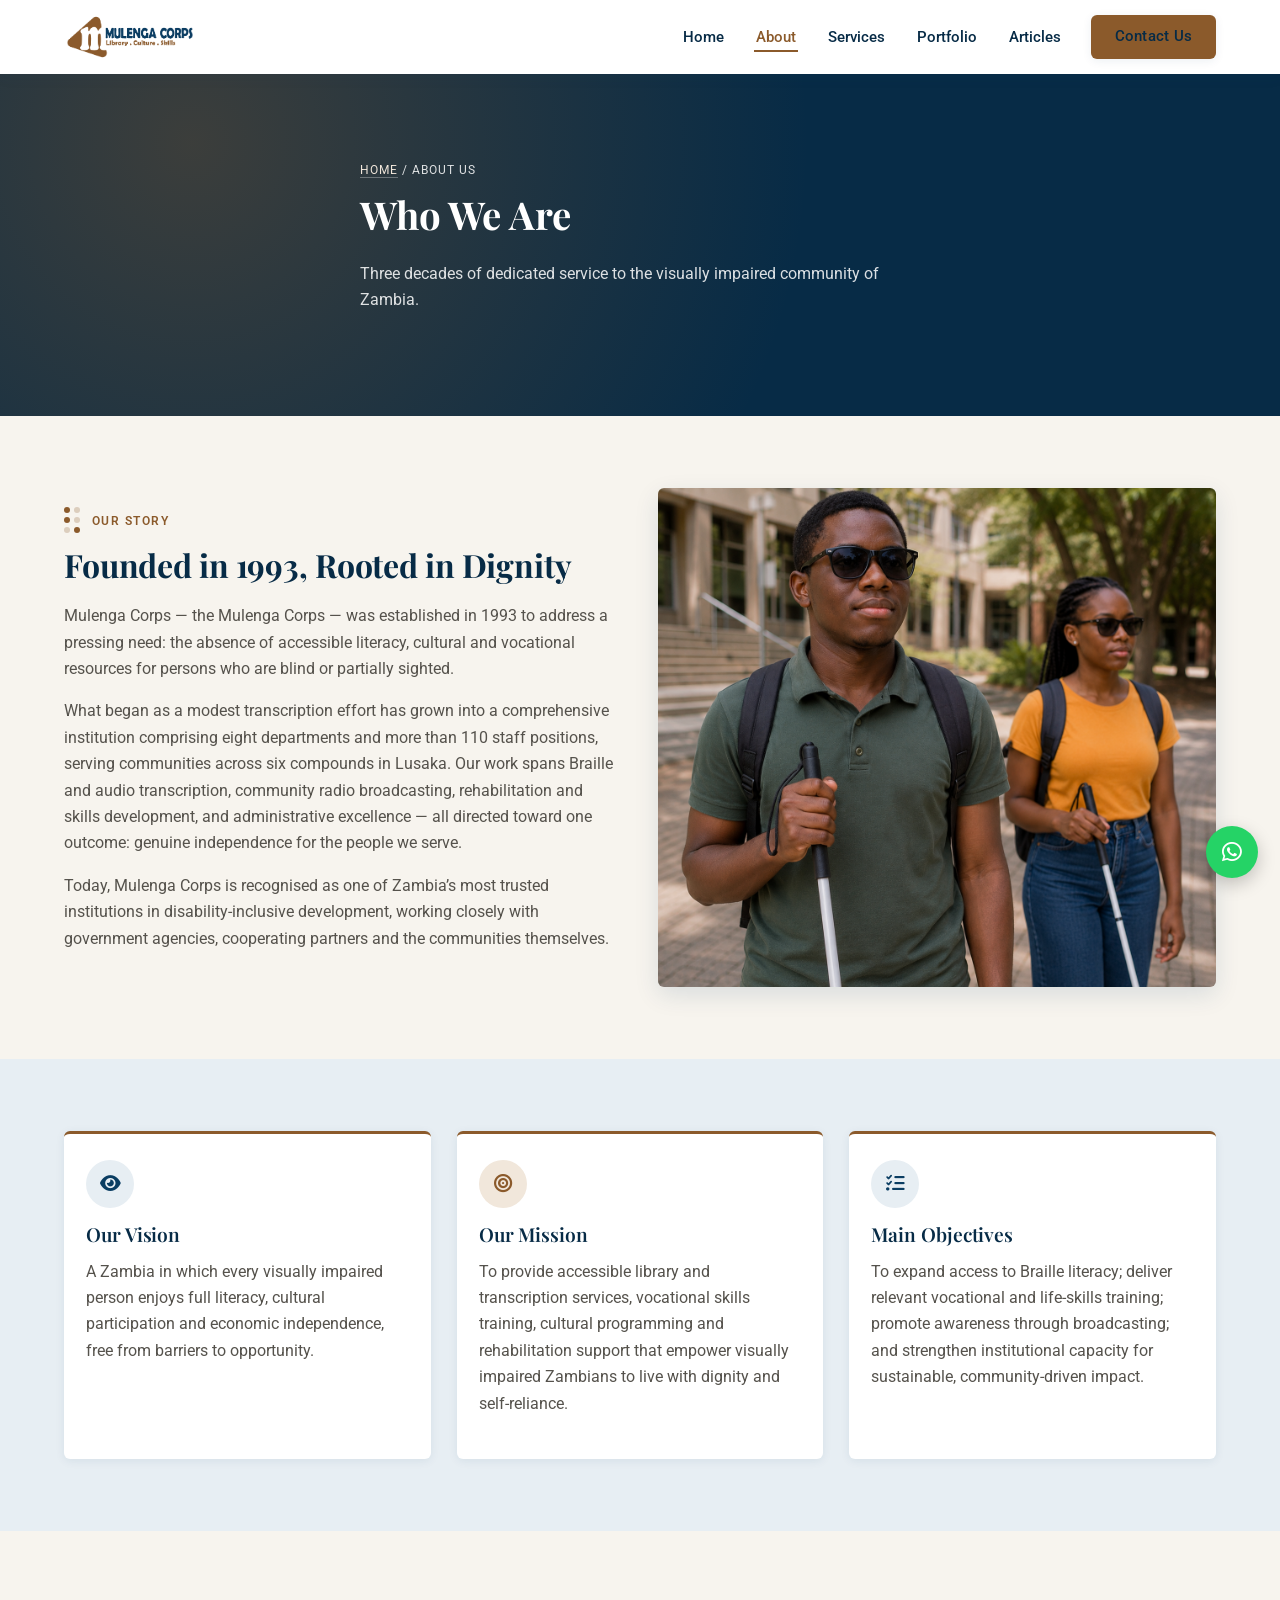
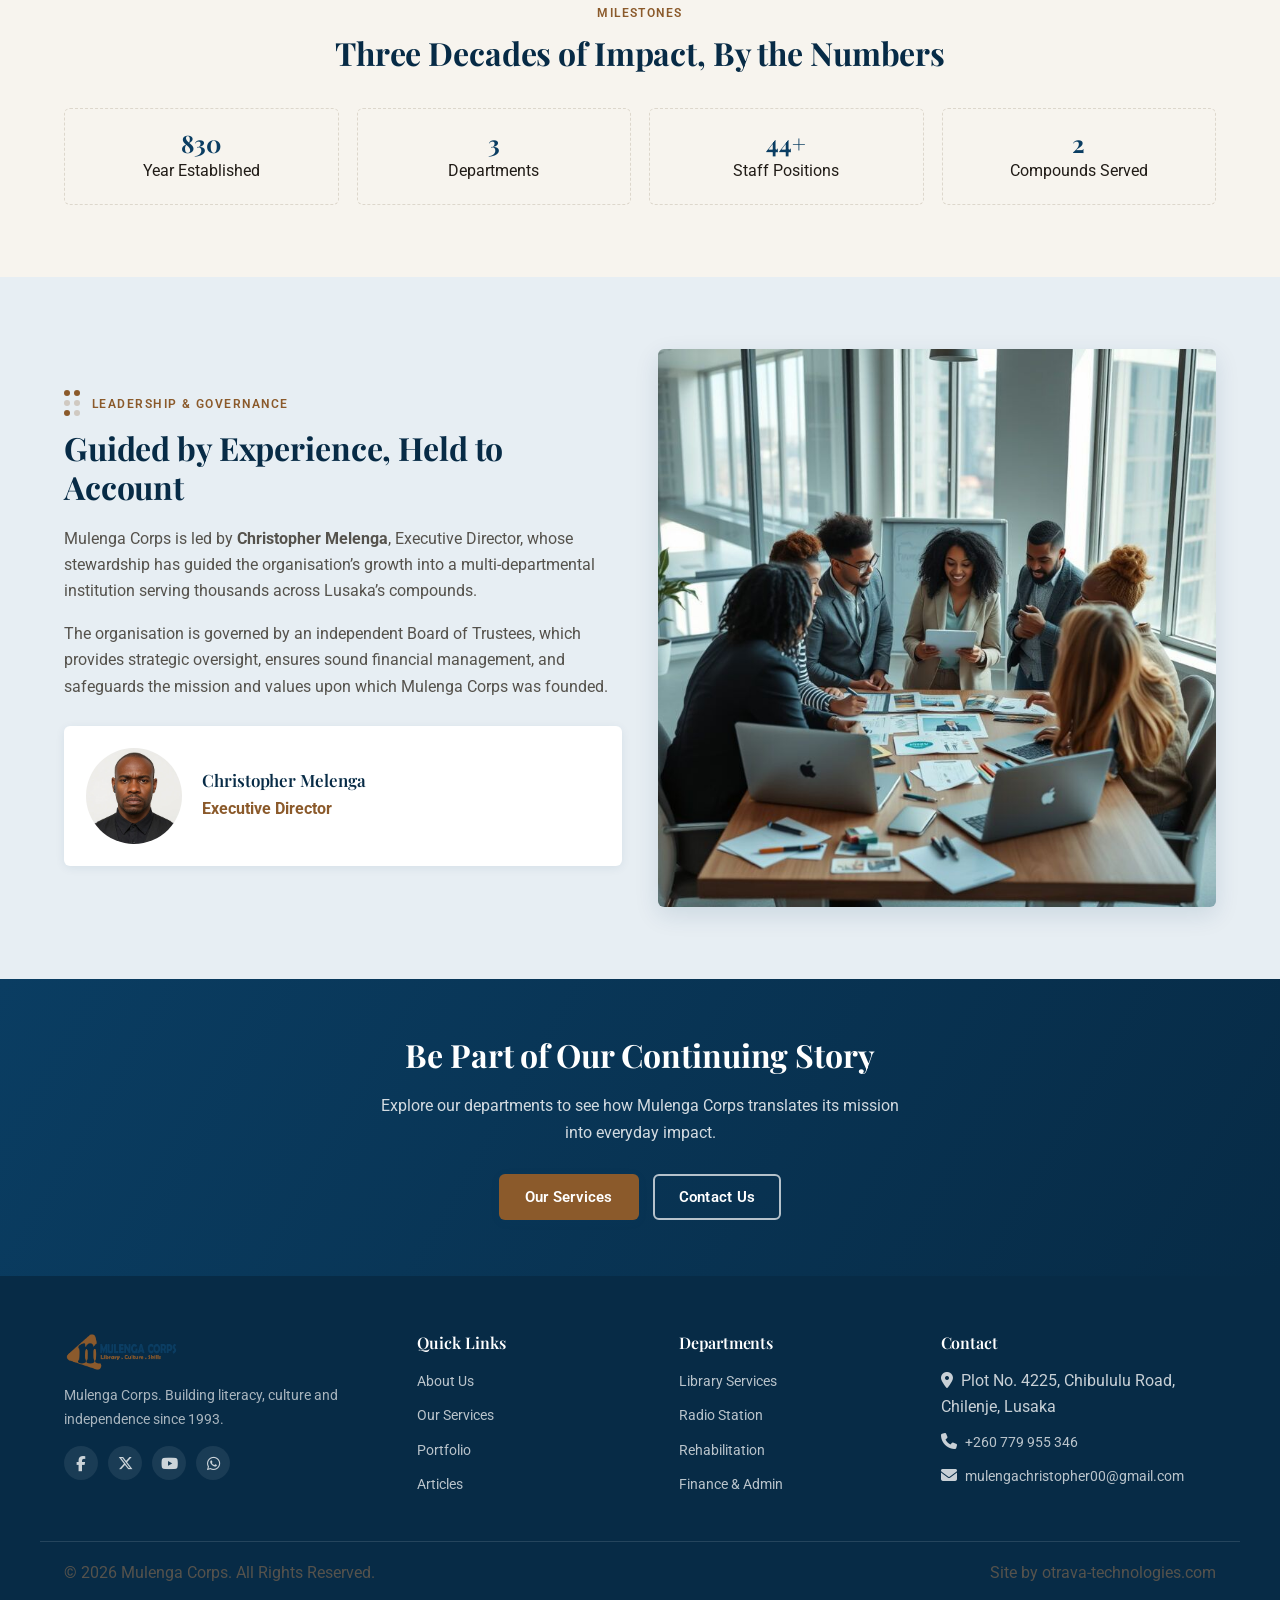
==== commit f7213405: "few updates to  repo" ====
--- a/about.html
+++ b/about.html
@@ -50,7 +50,7 @@
       <div class="reveal">
         <p class="section-eyebrow"><span class="braille-mark"><span class="on"></span><span></span><span class="on"></span><span></span><span></span><span class="on"></span></span> Our Story</p>
         <h2>Founded in 1993, Rooted in Dignity</h2>
-        <p>Mulenga Corps &mdash; the Zambia Library, Cultural &amp; Skills Centre for the Visually Impaired &mdash; was established in 1993 to address a pressing need: the absence of accessible literacy, cultural and vocational resources for persons who are blind or partially sighted.</p>
+        <p>Mulenga Corps &mdash; the Mulenga Corps &mdash; was established in 1993 to address a pressing need: the absence of accessible literacy, cultural and vocational resources for persons who are blind or partially sighted.</p>
         <p>What began as a modest transcription effort has grown into a comprehensive institution comprising eight departments and more than 110 staff positions, serving communities across six compounds in Lusaka. Our work spans Braille and audio transcription, community radio broadcasting, rehabilitation and skills development, and administrative excellence &mdash; all directed toward one outcome: genuine independence for the people we serve.</p>
         <p>Today, Mulenga Corps is recognised as one of Zambia&rsquo;s most trusted institutions in disability-inclusive development, working closely with government agencies, cooperating partners and the communities themselves.</p>
       </div>
@@ -135,7 +135,7 @@
   <div class="container footer-grid">
     <div>
       <img src="images/logo.png" alt="Mulenga Corps logo">
-      <p>Zambia Library, Cultural &amp; Skills Centre for the Visually Impaired. Building literacy, culture and independence since 1993.</p>
+      <p>Mulenga Corps. Building literacy, culture and independence since 1993.</p>
       <div class="social-row">
         <a href="#" aria-label="Facebook"><i class="fa-brands fa-facebook-f"></i></a>
         <a href="#" aria-label="Twitter / X"><i class="fa-brands fa-x-twitter"></i></a>
--- a/assets/css/style.css
+++ b/assets/css/style.css
@@ -2,6 +2,7 @@
    Mulenga Corps — Stylesheet
    Design tokens: deep blue + warm brown, Playfair Display + Roboto
    Signature motif: the braille cell — used as dividers, bullets, hovers
+   Refined: lighter typographic scale, restrained icons/buttons, tighter spacing
    ========================================================================== */
 
 :root{
@@ -22,11 +23,24 @@
 
   --radius: 6px;
   --shadow-sm: 0 2px 10px rgba(10,61,98,0.08);
-  --shadow-md: 0 10px 30px rgba(10,61,98,0.14);
-  --shadow-lg: 0 20px 50px rgba(10,61,98,0.20);
+  --shadow-md: 0 8px 24px rgba(10,61,98,0.12);
+  --shadow-lg: 0 16px 40px rgba(10,61,98,0.18);
 
   --container: 1200px;
-  --header-h: 84px;
+  --header-h: 74px;
+
+  /* spacing scale */
+  --space-section: 72px;
+  --space-section-tight: 48px;
+
+  /* type scale */
+  --fs-h1: clamp(1.9rem, 3.6vw, 2.55rem);
+  --fs-h2: clamp(1.55rem, 2.7vw, 2rem);
+  --fs-h3: clamp(1.12rem, 1.5vw, 1.32rem);
+  --fs-h4: 1.06rem;
+  --fs-body: 1rem;
+  --fs-small: .85rem;
+  --fs-eyebrow: .76rem;
 }
 
 *, *::before, *::after{ box-sizing: border-box; }
@@ -49,14 +63,25 @@
 img{ max-width:100%; display:block; }
 a{ color: inherit; text-decoration: none; }
 ul{ list-style:none; margin:0; padding:0; }
-h1,h2,h3,h4{ font-family: var(--font-display); font-weight:700; color: var(--blue-dark); line-height:1.2; margin: 0 0 .6em; }
-p{ margin: 0 0 1em; color: var(--text-soft); }
+
+h1,h2,h3,h4{
+  font-family: var(--font-display);
+  font-weight:700; color: var(--blue-dark);
+  line-height:1.22; margin: 0 0 .6em;
+  letter-spacing:-0.004em;
+}
+h1{ font-size: var(--fs-h1); }
+h2{ font-size: var(--fs-h2); }
+h3{ font-size: var(--fs-h3); font-weight:600; line-height:1.3; }
+h4{ font-size: var(--fs-h4); font-weight:600; line-height:1.35; }
+
+p{ margin: 0 0 1em; color: var(--text-soft); font-size: var(--fs-body); }
 
 .container{ max-width: var(--container); margin: 0 auto; padding: 0 24px; }
 
 :focus-visible{
   outline: 3px solid var(--brown);
-  outline-offset: 3px;
+  outline-offset: 2px;
 }
 
 .skip-link{
@@ -78,12 +103,12 @@
 .braille-mark span.on{ opacity:1; }
 
 .section-eyebrow{
-  display:flex; align-items:center; gap:12px;
-  text-transform:uppercase; letter-spacing:.14em; font-size:.78rem;
-  color: var(--brown); font-weight:700; margin-bottom:14px;
+  display:flex; align-items:center; gap:10px;
+  text-transform:uppercase; letter-spacing:.12em; font-size: var(--fs-eyebrow);
+  color: var(--brown); font-weight:600; margin-bottom:10px;
 }
 .divider-braille{
-  display:flex; gap:6px; margin: 22px 0;
+  display:flex; gap:6px; margin: 18px 0;
 }
 .divider-braille span{
   width:7px; height:7px; border-radius:50%; background: var(--brown);
@@ -94,19 +119,20 @@
 /* ---------- Buttons ---------- */
 .btn{
   display:inline-flex; align-items:center; justify-content:center; gap:8px;
-  padding: 14px 30px;
+  padding: 12px 24px;
+  min-height: 44px;
   border-radius: var(--radius);
-  font-weight:700; font-size:.95rem; letter-spacing:.02em;
+  font-weight:600; font-size:.94rem; line-height:1.2; letter-spacing:.015em;
   border: 2px solid transparent;
-  cursor:pointer; transition: transform .25s ease, box-shadow .25s ease, background .25s ease, color .25s ease;
+  cursor:pointer; transition: transform .22s ease, box-shadow .22s ease, background .22s ease, color .22s ease, border-color .22s ease;
   font-family: var(--font-body);
 }
 .btn-primary{ background: var(--brown); color:#fff; box-shadow: var(--shadow-sm); }
-.btn-primary:hover{ background: var(--brown-dark); transform: translateY(-3px); box-shadow: var(--shadow-md); }
+.btn-primary:hover{ background: var(--brown-dark); transform: translateY(-2px); box-shadow: var(--shadow-md); }
 .btn-outline{ background:transparent; border-color: rgba(255,255,255,.7); color:#fff; }
-.btn-outline:hover{ background:#fff; color: var(--blue-dark); transform: translateY(-3px); }
+.btn-outline:hover{ background:#fff; color: var(--blue-dark); transform: translateY(-2px); }
 .btn-dark{ background: var(--blue); color:#fff; }
-.btn-dark:hover{ background: var(--blue-dark); transform: translateY(-3px); box-shadow: var(--shadow-md); }
+.btn-dark:hover{ background: var(--blue-dark); transform: translateY(-2px); box-shadow: var(--shadow-md); }
 
 /* ---------- Header ---------- */
 .site-header{
@@ -119,13 +145,14 @@
 }
 .site-header .container{
   height:100%; display:flex; align-items:center; justify-content:space-between;
+  position:relative;
 }
 .brand{ display:flex; align-items:center; gap:10px; }
-.brand img{ height:52px; width:auto; }
-
-.main-nav ul{ display:flex; gap:34px; align-items:center; }
+.brand img{ height:46px; width:auto; }
+
+.main-nav ul{ display:flex; gap:28px; align-items:center; }
 .main-nav a{
-  font-weight:600; font-size:.95rem; color: var(--blue-dark);
+  font-weight:500; font-size:.93rem; color: var(--blue-dark);
   position:relative; padding: 6px 2px;
 }
 .main-nav a::after{
@@ -136,9 +163,10 @@
 .main-nav a.active{ color: var(--brown); }
 
 .hamburger{
-  display:none; flex-direction:column; gap:5px; width:30px; height:24px; background:none; border:none; cursor:pointer; padding:0;
-}
-.hamburger span{ height:3px; width:100%; background: var(--blue); border-radius:2px; transition: transform .3s ease, opacity .3s ease; }
+  display:none; flex-direction:column; justify-content:space-between;
+  width:26px; height:18px; background:none; border:none; cursor:pointer; padding:0;
+}
+.hamburger span{ height:2px; width:100%; background: var(--blue); border-radius:2px; transition: transform .3s ease, opacity .3s ease; }
 .hamburger.open span:nth-child(1){ transform: translateY(8px) rotate(45deg); }
 .hamburger.open span:nth-child(2){ opacity:0; }
 .hamburger.open span:nth-child(3){ transform: translateY(-8px) rotate(-45deg); }
@@ -146,8 +174,9 @@
 /* ---------- Hero ---------- */
 .hero{
   position:relative;
-  min-height: 92vh;
+  min-height: 78vh;
   display:flex; align-items:center;
+  padding: 48px 0;
   margin-top: var(--header-h);
   overflow:hidden;
   background: var(--blue-dark);
@@ -159,14 +188,15 @@
   content:""; position:absolute; inset:0;
   background: linear-gradient(120deg, rgba(7,43,70,.92) 20%, rgba(139,90,43,.55) 100%);
 }
-.hero-content{ position:relative; z-index:2; color:#fff; max-width:720px; }
+.hero-content{ position:relative; z-index:2; color:#fff; max-width:700px; }
 .hero-content .section-eyebrow{ color: var(--brown-tint); }
-.hero-content h1{ color:#fff; font-size: clamp(2.3rem, 5vw, 3.6rem); }
-.hero-content p{ color: rgba(255,255,255,.88); font-size:1.15rem; max-width:600px; }
-.hero-actions{ display:flex; gap:16px; margin-top:34px; flex-wrap:wrap; }
+.hero-content h1{ color:#fff; font-size: clamp(2rem, 4.2vw, 3.05rem); line-height:1.15; }
+.hero-content p{ color: rgba(255,255,255,.88); font-size:1.05rem; max-width:560px; }
+.hero-actions{ display:flex; gap:14px; margin-top:28px; flex-wrap:wrap; }
 
 .page-hero{
-  min-height: 46vh; display:flex; align-items:center; margin-top: var(--header-h);
+  min-height: 38vh; display:flex; align-items:center; margin-top: var(--header-h);
+  padding: 56px 0;
   position:relative; background: var(--blue-dark); color:#fff; overflow:hidden;
 }
 .page-hero::before{
@@ -174,9 +204,9 @@
   background: radial-gradient(circle at 15% 20%, rgba(139,90,43,.4), transparent 55%), var(--blue-dark);
 }
 .page-hero .container{ position:relative; z-index:2; }
-.page-hero h1{ color:#fff; font-size: clamp(2rem, 4.5vw, 3rem); }
-.page-hero p{ color: rgba(255,255,255,.85); max-width:600px; }
-.breadcrumb{ font-size:.85rem; color: var(--brown-tint); letter-spacing:.06em; text-transform:uppercase; margin-bottom:14px; }
+.page-hero h1{ color:#fff; font-size: clamp(1.7rem, 3.2vw, 2.4rem); }
+.page-hero p{ color: rgba(255,255,255,.85); max-width:560px; }
+.breadcrumb{ font-size:.78rem; color: var(--brown-tint); letter-spacing:.08em; text-transform:uppercase; margin-bottom:10px; }
 .breadcrumb a{ color: var(--brown-tint); border-bottom:1px solid rgba(255,255,255,.3); }
 
 /* ---------- Reveal animation ---------- */
@@ -196,8 +226,8 @@
 @keyframes pageLoad{ to{ opacity:1; transform:translateY(0);} }
 
 /* ---------- Sections ---------- */
-section{ padding: 90px 0; }
-.section-tight{ padding: 60px 0; }
+section{ padding: var(--space-section) 0; }
+.section-tight{ padding: var(--space-section-tight) 0; }
 .bg-off{ background: var(--off-white); }
 .bg-blue{ background: var(--blue); color:#fff; }
 .bg-blue h2, .bg-blue h3{ color:#fff; }
@@ -205,73 +235,73 @@
 .bg-tint{ background: var(--blue-tint); }
 .bg-brown-tint{ background: var(--brown-tint); }
 
-.section-head{ max-width:680px; margin-bottom:48px; }
+.section-head{ max-width:660px; margin-bottom:36px; }
 .section-head.center{ margin-left:auto; margin-right:auto; text-align:center; }
 
 /* ---------- Stats ---------- */
 .stats-grid{
-  display:grid; grid-template-columns: repeat(4,1fr); gap:28px;
+  display:grid; grid-template-columns: repeat(4,1fr); gap:22px;
 }
 .stat-card{
-  text-align:center; padding:34px 18px; background: rgba(255,255,255,.06);
+  text-align:center; padding:26px 16px; background: rgba(255,255,255,.06);
   border: 1px solid rgba(255,255,255,.16); border-radius: var(--radius);
 }
-.stat-num{ font-family: var(--font-display); font-size:2.6rem; font-weight:700; color:#fff; }
-.stat-label{ font-size:.85rem; text-transform:uppercase; letter-spacing:.08em; color: var(--brown-tint); margin-top:6px; }
+.stat-num{ font-family: var(--font-display); font-size:2.15rem; font-weight:700; color:#fff; line-height:1.15; }
+.stat-label{ font-size:.8rem; text-transform:uppercase; letter-spacing:.07em; color: var(--brown-tint); margin-top:6px; }
 
 /* ---------- Cards / grids ---------- */
-.grid-3{ display:grid; grid-template-columns: repeat(3,1fr); gap:30px; }
-.grid-2{ display:grid; grid-template-columns: repeat(2,1fr); gap:40px; align-items:center; }
-.grid-4{ display:grid; grid-template-columns: repeat(4,1fr); gap:26px; }
+.grid-3{ display:grid; grid-template-columns: repeat(3,1fr); gap:26px; }
+.grid-2{ display:grid; grid-template-columns: repeat(2,1fr); gap:36px; align-items:center; }
+.grid-4{ display:grid; grid-template-columns: repeat(4,1fr); gap:22px; }
 
 .card{
   background:#fff; border-radius: var(--radius); box-shadow: var(--shadow-sm);
-  overflow:hidden; transition: transform .35s ease, box-shadow .35s ease;
+  overflow:hidden; transition: transform .3s ease, box-shadow .3s ease;
   border: 1px solid rgba(10,61,98,.06);
 }
-.card:hover{ transform: translateY(-8px); box-shadow: var(--shadow-md); }
-.card-body{ padding: 26px 24px; }
-.card img{ width:100%; height:210px; object-fit:cover; }
+.card:hover{ transform: translateY(-5px); box-shadow: var(--shadow-md); }
+.card-body{ padding: 22px 22px; }
+.card img{ width:100%; height:190px; object-fit:cover; }
 
 .dept-card{
-  background:#fff; border-radius: var(--radius); padding: 32px 26px;
-  box-shadow: var(--shadow-sm); border-top: 4px solid var(--brown);
+  background:#fff; border-radius: var(--radius); padding: 26px 22px;
+  box-shadow: var(--shadow-sm); border-top: 3px solid var(--brown);
   transition: transform .3s ease, box-shadow .3s ease;
 }
-.dept-card:hover{ transform: translateY(-6px); box-shadow: var(--shadow-md); }
+.dept-card:hover{ transform: translateY(-4px); box-shadow: var(--shadow-md); }
 .dept-icon{
-  width:60px; height:60px; border-radius:50%; display:flex; align-items:center; justify-content:center;
-  background: var(--blue-tint); color: var(--blue); font-size:1.5rem; margin-bottom:18px;
+  width:48px; height:48px; border-radius:50%; display:flex; align-items:center; justify-content:center;
+  background: var(--blue-tint); color: var(--blue); font-size:1.15rem; margin-bottom:14px;
 }
 .dept-card:nth-child(2n) .dept-icon{ background: var(--brown-tint); color: var(--brown); }
 
 /* ---------- Home preview links ---------- */
-.dept-preview-grid{ display:grid; grid-template-columns: repeat(4,1fr); gap:24px; }
+.dept-preview-grid{ display:grid; grid-template-columns: repeat(4,1fr); gap:22px; }
 .dept-mini{
-  display:block; background:#fff; border-radius:var(--radius); padding:26px 20px; text-align:center;
+  display:block; background:#fff; border-radius:var(--radius); padding:22px 18px; text-align:center;
   box-shadow: var(--shadow-sm); transition: transform .3s ease, box-shadow .3s ease, background .3s ease;
 }
-.dept-mini:hover{ transform: translateY(-6px); box-shadow: var(--shadow-md); background: var(--blue); }
+.dept-mini:hover{ transform: translateY(-4px); box-shadow: var(--shadow-md); background: var(--blue); }
 .dept-mini:hover .dept-icon{ background: rgba(255,255,255,.15); color:#fff; }
 .dept-mini:hover h4, .dept-mini:hover p{ color:#fff; }
-.dept-mini .dept-icon{ margin: 0 auto 14px; }
+.dept-mini .dept-icon{ margin: 0 auto 12px; }
 
 /* ---------- Portfolio ---------- */
-.portfolio-grid{ display:grid; grid-template-columns: repeat(3,1fr); gap:26px; }
+.portfolio-grid{ display:grid; grid-template-columns: repeat(3,1fr); gap:22px; }
 .portfolio-item{
   position:relative; border-radius: var(--radius); overflow:hidden; cursor:pointer;
   box-shadow: var(--shadow-sm);
 }
-.portfolio-item img{ width:100%; height:280px; object-fit:cover; transition: transform .5s ease; }
-.portfolio-item:hover img{ transform: scale(1.08); }
+.portfolio-item img{ width:100%; height:240px; object-fit:cover; transition: transform .5s ease; }
+.portfolio-item:hover img{ transform: scale(1.06); }
 .portfolio-overlay{
   position:absolute; inset:0; background: linear-gradient(0deg, rgba(7,43,70,.92), transparent 60%);
-  display:flex; flex-direction:column; justify-content:flex-end; padding:22px;
-  opacity:0; transition: opacity .35s ease;
+  display:flex; flex-direction:column; justify-content:flex-end; padding:18px;
+  opacity:0; transition: opacity .3s ease;
 }
 .portfolio-item:hover .portfolio-overlay{ opacity:1; }
 .portfolio-overlay h4{ color:#fff; margin-bottom:4px; }
-.portfolio-overlay span{ color: var(--brown-tint); font-size:.85rem; }
+.portfolio-overlay span{ color: var(--brown-tint); font-size:.8rem; }
 
 /* Lightbox */
 .lightbox{
@@ -281,91 +311,91 @@
 }
 .lightbox.open{ opacity:1; visibility:visible; }
 .lightbox img{ max-width:88vw; max-height:80vh; border-radius:6px; box-shadow: 0 20px 60px rgba(0,0,0,.5); }
-.lightbox-caption{ color:#fff; text-align:center; margin-top:16px; font-family: var(--font-display); }
+.lightbox-caption{ color:#fff; text-align:center; margin-top:14px; font-family: var(--font-display); font-size:1.05rem; }
 .lightbox-close{
-  position:absolute; top:26px; right:34px; background:none; border:none; color:#fff; font-size:2rem; cursor:pointer;
+  position:absolute; top:22px; right:28px; background:none; border:none; color:#fff; font-size:1.6rem; cursor:pointer; line-height:1;
 }
 .lightbox-nav{
   position:absolute; top:50%; transform:translateY(-50%); background: rgba(255,255,255,.12); border:none; color:#fff;
-  width:52px; height:52px; border-radius:50%; font-size:1.6rem; cursor:pointer; transition: background .25s ease;
+  width:44px; height:44px; border-radius:50%; font-size:1.3rem; cursor:pointer; transition: background .25s ease;
 }
 .lightbox-nav:hover{ background: var(--brown); }
-.lightbox-prev{ left:26px; } .lightbox-next{ right:26px; }
+.lightbox-prev{ left:22px; } .lightbox-next{ right:22px; }
 
 /* ---------- Articles ---------- */
 .article-card .card-body span.date{
-  font-size:.78rem; text-transform:uppercase; letter-spacing:.08em; color: var(--brown); font-weight:700;
-}
-.read-more{ display:inline-flex; align-items:center; gap:6px; color: var(--blue); font-weight:700; margin-top:10px; }
+  font-size:.74rem; text-transform:uppercase; letter-spacing:.07em; color: var(--brown); font-weight:600;
+}
+.read-more{ display:inline-flex; align-items:center; gap:6px; color: var(--blue); font-weight:600; margin-top:8px; font-size:.9rem; }
 .read-more:hover{ color: var(--brown); }
 
 /* ---------- Contact ---------- */
-.contact-grid{ display:grid; grid-template-columns: 1.1fr 1fr; gap:50px; align-items:start; }
-.info-item{ display:flex; gap:16px; margin-bottom:26px; }
+.contact-grid{ display:grid; grid-template-columns: 1.1fr 1fr; gap:40px; align-items:start; }
+.info-item{ display:flex; gap:14px; margin-bottom:22px; }
 .info-icon{
-  width:46px; height:46px; border-radius:50%; background: var(--blue-tint); color: var(--blue);
-  display:flex; align-items:center; justify-content:center; flex-shrink:0;
-}
-.form-group{ margin-bottom:20px; }
-.form-group label{ display:block; font-weight:700; margin-bottom:8px; font-size:.9rem; color: var(--blue-dark); }
+  width:40px; height:40px; border-radius:50%; background: var(--blue-tint); color: var(--blue);
+  display:flex; align-items:center; justify-content:center; flex-shrink:0; font-size:1rem;
+}
+.form-group{ margin-bottom:16px; }
+.form-group label{ display:block; font-weight:600; margin-bottom:6px; font-size:.88rem; color: var(--blue-dark); }
 .form-group input, .form-group textarea{
-  width:100%; padding:14px 16px; border:1px solid var(--grey); border-radius: var(--radius);
-  font-family: var(--font-body); font-size:1rem; background:#fff; transition: border-color .25s ease, box-shadow .25s ease;
+  width:100%; padding:12px 14px; border:1px solid var(--grey); border-radius: var(--radius);
+  font-family: var(--font-body); font-size:.95rem; background:#fff; transition: border-color .25s ease, box-shadow .25s ease;
 }
 .form-group input:focus, .form-group textarea:focus{
-  outline:none; border-color: var(--brown); box-shadow: 0 0 0 4px rgba(139,90,43,.15);
+  outline:none; border-color: var(--brown); box-shadow: 0 0 0 3px rgba(139,90,43,.15);
 }
 .form-group.error input, .form-group.error textarea{ border-color:#b3261e; }
-.field-error{ color:#b3261e; font-size:.82rem; margin-top:6px; display:none; }
+.field-error{ color:#b3261e; font-size:.8rem; margin-top:5px; display:none; }
 .form-group.error .field-error{ display:block; }
 .form-msg{
-  padding:16px 18px; border-radius: var(--radius); margin-top:18px; display:none; font-weight:600;
+  padding:14px 16px; border-radius: var(--radius); margin-top:16px; display:none; font-weight:500; font-size:.92rem;
 }
 .form-msg.show{ display:block; }
 .form-msg.success{ background:#e6f4ea; color:#1e7a34; border:1px solid #b7e3c3; }
 .form-msg.error{ background:#fbe9e7; color:#b3261e; border:1px solid #f3c2bd; }
-.map-wrap{ margin-top:26px; border-radius: var(--radius); overflow:hidden; box-shadow: var(--shadow-sm); }
+.map-wrap{ margin-top:22px; border-radius: var(--radius); overflow:hidden; box-shadow: var(--shadow-sm); }
 .map-placeholder{
-  height:280px; background: var(--blue-tint) url('data:image/svg+xml;utf8,<svg xmlns="http://www.w3.org/2000/svg" width="100" height="100"><circle cx="50" cy="50" r="2" fill="%230A3D62" opacity="0.15"/></svg>');
+  height:240px; background: var(--blue-tint) url('data:image/svg+xml;utf8,<svg xmlns="http://www.w3.org/2000/svg" width="100" height="100"><circle cx="50" cy="50" r="2" fill="%230A3D62" opacity="0.15"/></svg>');
   display:flex; align-items:center; justify-content:center; flex-direction:column; gap:8px; color: var(--blue-dark); text-align:center; padding:20px;
 }
 
 /* ---------- Footer ---------- */
-.site-footer{ background: var(--blue-dark); color: rgba(255,255,255,.78); padding: 70px 0 26px; }
-.footer-grid{ display:grid; grid-template-columns: 1.4fr 1fr 1fr 1.2fr; gap:40px; }
-.footer-grid h4{ color:#fff; font-size:1.05rem; margin-bottom:18px; }
-.footer-grid img{ height:46px; margin-bottom:14px; }
-.footer-grid p{ color: rgba(255,255,255,.65); font-size:.92rem; }
-.footer-links li{ margin-bottom:10px; }
-.footer-links a{ color: rgba(255,255,255,.72); transition: color .25s ease, padding-left .25s ease; font-size:.94rem; }
+.site-footer{ background: var(--blue-dark); color: rgba(255,255,255,.78); padding: 56px 0 22px; }
+.footer-grid{ display:grid; grid-template-columns: 1.4fr 1fr 1fr 1.2fr; gap:32px; }
+.footer-grid h4{ color:#fff; font-size:1rem; margin-bottom:14px; }
+.footer-grid img{ height:40px; margin-bottom:12px; }
+.footer-grid p{ color: rgba(255,255,255,.65); font-size:.9rem; }
+.footer-links li{ margin-bottom:8px; }
+.footer-links a{ color: rgba(255,255,255,.72); transition: color .25s ease, padding-left .25s ease; font-size:.9rem; }
 .footer-links a:hover{ color: var(--brown-tint); padding-left:4px; }
 .footer-bottom{
-  border-top:1px solid rgba(255,255,255,.12); margin-top:50px; padding-top:24px;
+  border-top:1px solid rgba(255,255,255,.12); margin-top:36px; padding-top:18px;
   display:flex; justify-content:space-between; align-items:center; flex-wrap:wrap; gap:12px;
-  font-size:.85rem; color: rgba(255,255,255,.55);
-}
-.social-row{ display:flex; gap:12px; }
+  font-size:.82rem; color: rgba(255,255,255,.55);
+}
+.social-row{ display:flex; gap:10px; }
 .social-row a{
-  width:38px; height:38px; border-radius:50%; background: rgba(255,255,255,.08); display:flex; align-items:center;
-  justify-content:center; transition: background .25s ease, transform .25s ease;
-}
-.social-row a:hover{ background: var(--brown); transform: translateY(-3px); }
+  width:34px; height:34px; border-radius:50%; background: rgba(255,255,255,.08); display:flex; align-items:center;
+  justify-content:center; font-size:.95rem; transition: background .25s ease, transform .25s ease;
+}
+.social-row a:hover{ background: var(--brown); transform: translateY(-2px); }
 
 /* ---------- Floating buttons ---------- */
 .whatsapp-float{
-  position:fixed; right:24px; bottom:26px; z-index:1500;
-  width:60px; height:60px; border-radius:50%; background:#25D366; color:#fff;
-  display:flex; align-items:center; justify-content:center; box-shadow: 0 8px 24px rgba(0,0,0,.25);
-  font-size:1.7rem; transition: transform .3s ease, box-shadow .3s ease;
-  animation: floatPulse 2.6s ease-in-out infinite;
-}
-.whatsapp-float:hover{ transform: scale(1.1); box-shadow: 0 12px 30px rgba(0,0,0,.32); }
-@keyframes floatPulse{ 0%,100%{ box-shadow:0 8px 24px rgba(37,211,102,.35);} 50%{ box-shadow:0 8px 30px rgba(37,211,102,.6);} }
+  position:fixed; right:22px; bottom:22px; z-index:1500;
+  width:52px; height:52px; border-radius:50%; background:#25D366; color:#fff;
+  display:flex; align-items:center; justify-content:center; box-shadow: 0 6px 18px rgba(0,0,0,.22);
+  font-size:1.4rem; transition: transform .3s ease, box-shadow .3s ease;
+  animation: floatPulse 3s ease-in-out infinite;
+}
+.whatsapp-float:hover{ transform: scale(1.06); box-shadow: 0 8px 22px rgba(0,0,0,.28); }
+@keyframes floatPulse{ 0%,100%{ box-shadow:0 6px 18px rgba(37,211,102,.28);} 50%{ box-shadow:0 6px 22px rgba(37,211,102,.45);} }
 
 .back-to-top{
-  position:fixed; right:24px; bottom:96px; z-index:1400;
-  width:46px; height:46px; border-radius:50%; background: var(--blue); color:#fff; border:none;
-  display:flex; align-items:center; justify-content:center; cursor:pointer; font-size:1.1rem;
+  position:fixed; right:22px; bottom:86px; z-index:1400;
+  width:42px; height:42px; border-radius:50%; background: var(--blue); color:#fff; border:none;
+  display:flex; align-items:center; justify-content:center; cursor:pointer; font-size:.95rem;
   opacity:0; visibility:hidden; transform: translateY(10px);
   transition: opacity .3s ease, transform .3s ease, visibility .3s ease, background .3s ease;
   box-shadow: var(--shadow-sm);
@@ -373,22 +403,36 @@
 .back-to-top.show{ opacity:1; visibility:visible; transform: translateY(0); }
 .back-to-top:hover{ background: var(--brown); }
 
+/* ---------- Icon sizing (font icons + inline SVG) ---------- */
+/* Font-based icons scale with font-size; inline SVGs are pinned to 1em so both behave identically. */
+.dept-icon svg,
+.info-icon svg,
+.social-row svg,
+.whatsapp-float svg,
+.back-to-top svg,
+.lightbox-close svg,
+.lightbox-nav svg{
+  width: 1em;
+  height: 1em;
+  display: block;
+}
+
 /* ---------- Misc components ---------- */
-.leader-card{ display:flex; gap:26px; align-items:center; background:#fff; padding:28px; border-radius:var(--radius); box-shadow: var(--shadow-sm); }
-.leader-card img{ width:110px; height:110px; border-radius:50%; object-fit:cover; }
-.milestones{ display:grid; grid-template-columns: repeat(4,1fr); gap:22px; margin-top:20px; }
-.milestone{ text-align:center; padding:24px; border:1px dashed var(--grey); border-radius: var(--radius); }
-.milestone strong{ display:block; font-family: var(--font-display); font-size:1.8rem; color: var(--blue); }
+.leader-card{ display:flex; gap:20px; align-items:center; background:#fff; padding:22px; border-radius:var(--radius); box-shadow: var(--shadow-sm); }
+.leader-card img{ width:96px; height:96px; border-radius:50%; object-fit:cover; }
+.milestones{ display:grid; grid-template-columns: repeat(4,1fr); gap:18px; margin-top:20px; }
+.milestone{ text-align:center; padding:20px; border:1px dashed var(--grey); border-radius: var(--radius); }
+.milestone strong{ display:block; font-family: var(--font-display); font-size:1.5rem; color: var(--blue); line-height:1.2; }
 
 .cta-band{
-  background: linear-gradient(120deg, var(--blue), var(--blue-dark)); color:#fff; text-align:center; padding: 70px 0;
+  background: linear-gradient(120deg, var(--blue), var(--blue-dark)); color:#fff; text-align:center; padding: 56px 0;
   position:relative; overflow:hidden;
 }
 .cta-band h2{ color:#fff; }
-.cta-band p{ color: rgba(255,255,255,.82); max-width:560px; margin-left:auto; margin-right:auto; }
+.cta-band p{ color: rgba(255,255,255,.82); max-width:540px; margin-left:auto; margin-right:auto; }
 
 .involve-card{ background:#fff; border-radius:var(--radius); overflow:hidden; box-shadow: var(--shadow-sm); }
-.involve-card img{ height:220px; object-fit:cover; }
+.involve-card img{ height:200px; object-fit:cover; }
 
 /* lazy fade-in for images */
 img[loading="lazy"]{ opacity:0; transition: opacity .6s ease; }
@@ -409,22 +453,40 @@
   .milestones{ grid-template-columns: repeat(2,1fr); }
 }
 @media (max-width: 760px){
+  :root{ --header-h: 68px; --space-section: 56px; --space-section-tight: 40px; }
+
   .main-nav{
-    position:fixed; top: var(--header-h); left:0; right:0; bottom:0;
-    background:#fff; transform: translateX(100%); transition: transform .35s ease;
-    padding: 30px 24px; overflow-y:auto;
+    position:fixed; top: var(--header-h); left:0; right:0; z-index:999;
+    background:rgba(255,255,255,.82); backdrop-filter: blur(8px); -webkit-backdrop-filter: blur(8px); max-height:0; overflow:hidden;
+    transition: max-height .35s ease, box-shadow .35s ease;
+    box-shadow: none; border-top:2px solid var(--grey);
   }
-  .main-nav.open{ transform: translateX(0); }
-  .main-nav ul{ flex-direction:column; gap:0; }
+  .main-nav.open{ max-height:520px; box-shadow: 0 8px 20px rgba(10,61,98,.14); }
+  .main-nav ul{ flex-direction:column; gap:0; padding:6px 0 14px; }
   .main-nav li{ border-bottom:1px solid var(--grey); }
-  .main-nav a{ display:block; padding:16px 4px; }
-  .hamburger{ display:flex; }
+  .main-nav li:last-child{ border-bottom:none; }
+  .main-nav a{ display:flex; align-items:center; padding:13px 20px; font-size:.95rem; transition: background .2s ease, color .2s ease; }
+  .main-nav a::after{ display:none; }
+  .main-nav a:hover{ background: rgba(231,238,243,.7); color: var(--brown); }
+  .main-nav a.active{ background: rgba(241,231,219,.7); color: var(--brown); border-left:3px solid var(--brown); padding-left:17px; }
+  .main-nav .btn-primary{ margin:10px 20px 6px; display:block; width:calc(100% - 40px); padding:12px 24px; text-align:center; border-radius: var(--radius); }
+  .main-nav .btn-primary:hover{ background: var(--brown-dark); }
+
+  .hamburger{ display:flex; z-index:1001; }
+
+  .hero{ min-height: 72vh; padding: 40px 0; }
+  .hero-content p{ font-size:1rem; }
+  .page-hero{ min-height: 32vh; padding: 44px 0; }
+
   .grid-3, .grid-4, .dept-preview-grid, .portfolio-grid{ grid-template-columns: 1fr; }
   .stats-grid{ grid-template-columns: 1fr 1fr; }
   .milestones{ grid-template-columns: 1fr 1fr; }
   .footer-grid{ grid-template-columns: 1fr; }
   .leader-card{ flex-direction:column; text-align:center; }
-  section{ padding:64px 0; }
-  .whatsapp-float{ width:54px; height:54px; right:16px; bottom:18px; font-size:1.5rem; }
-  .back-to-top{ right:16px; bottom:82px; }
-}
+
+  .card img{ height:180px; }
+  .portfolio-item img{ height:220px; }
+
+  .whatsapp-float{ width:46px; height:46px; right:16px; bottom:16px; font-size:1.2rem; }
+  .back-to-top{ width:40px; height:40px; right:16px; bottom:72px; font-size:.9rem; }
+}
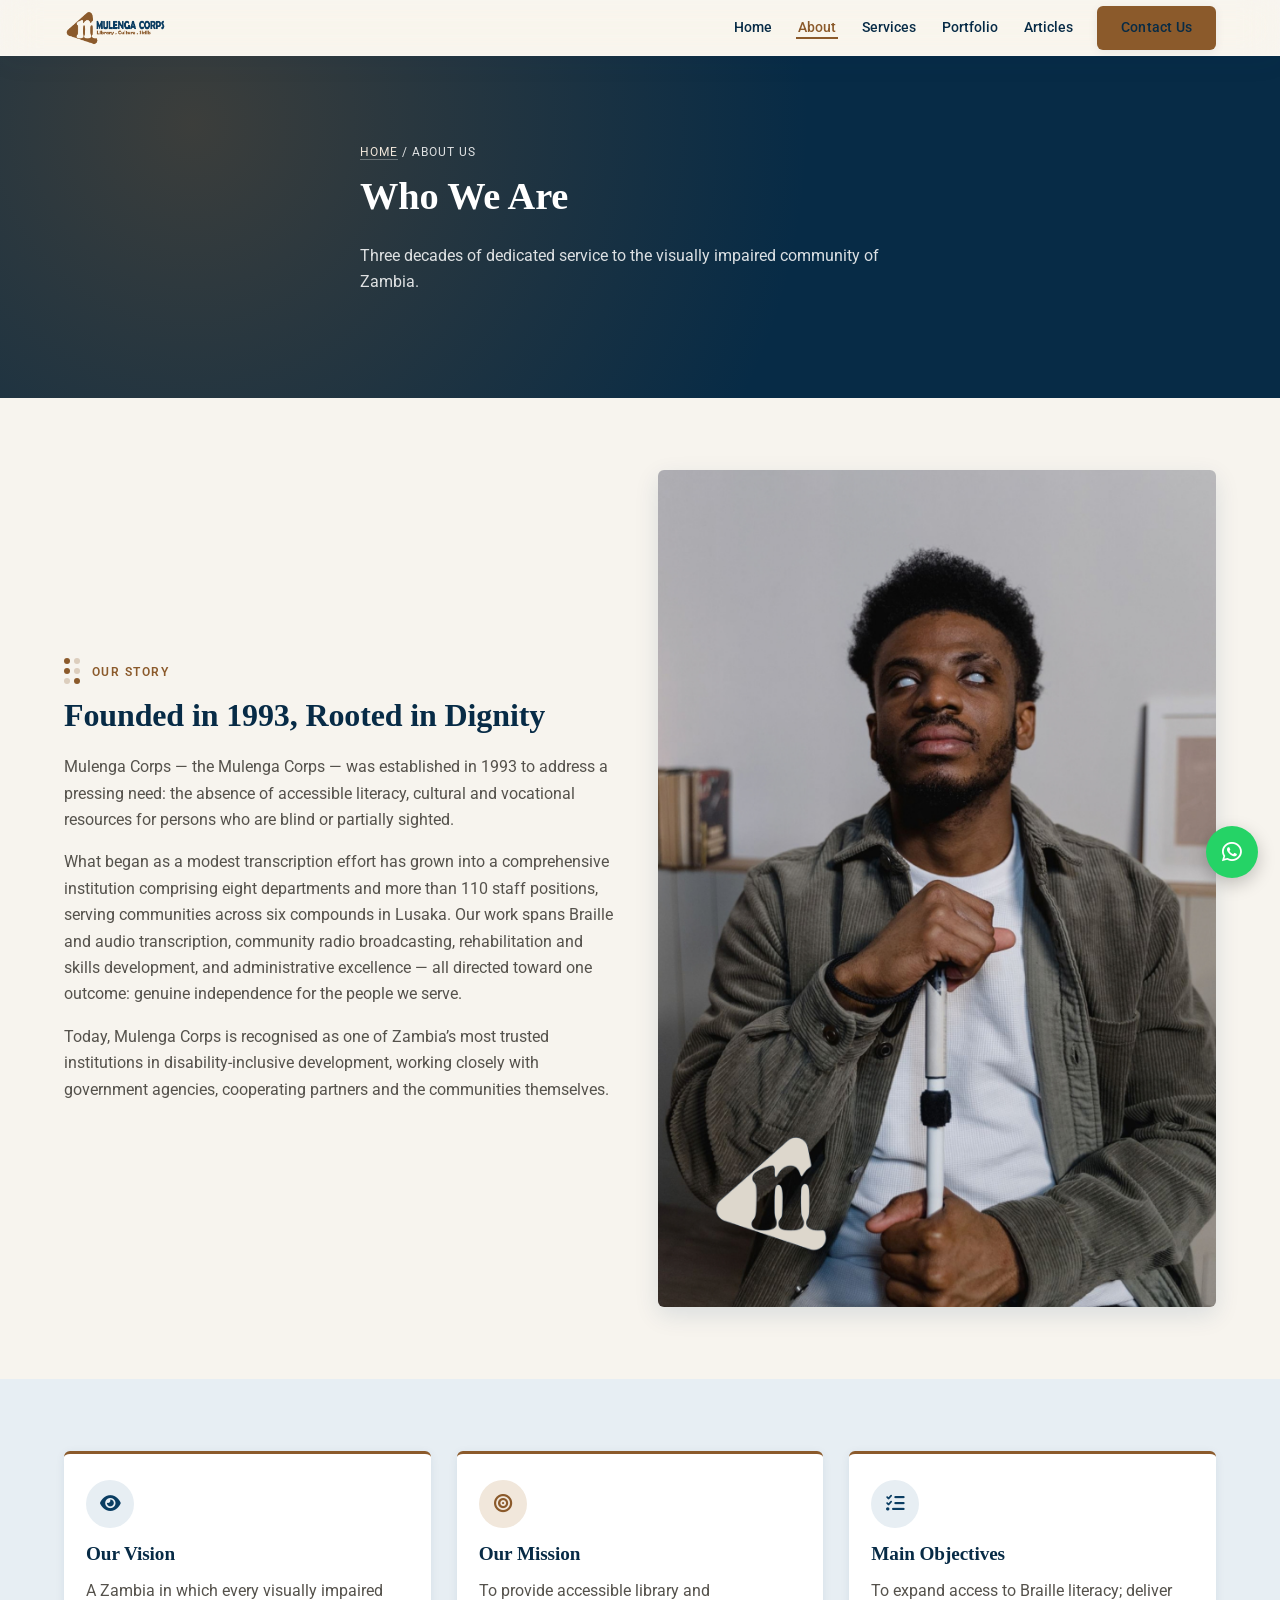
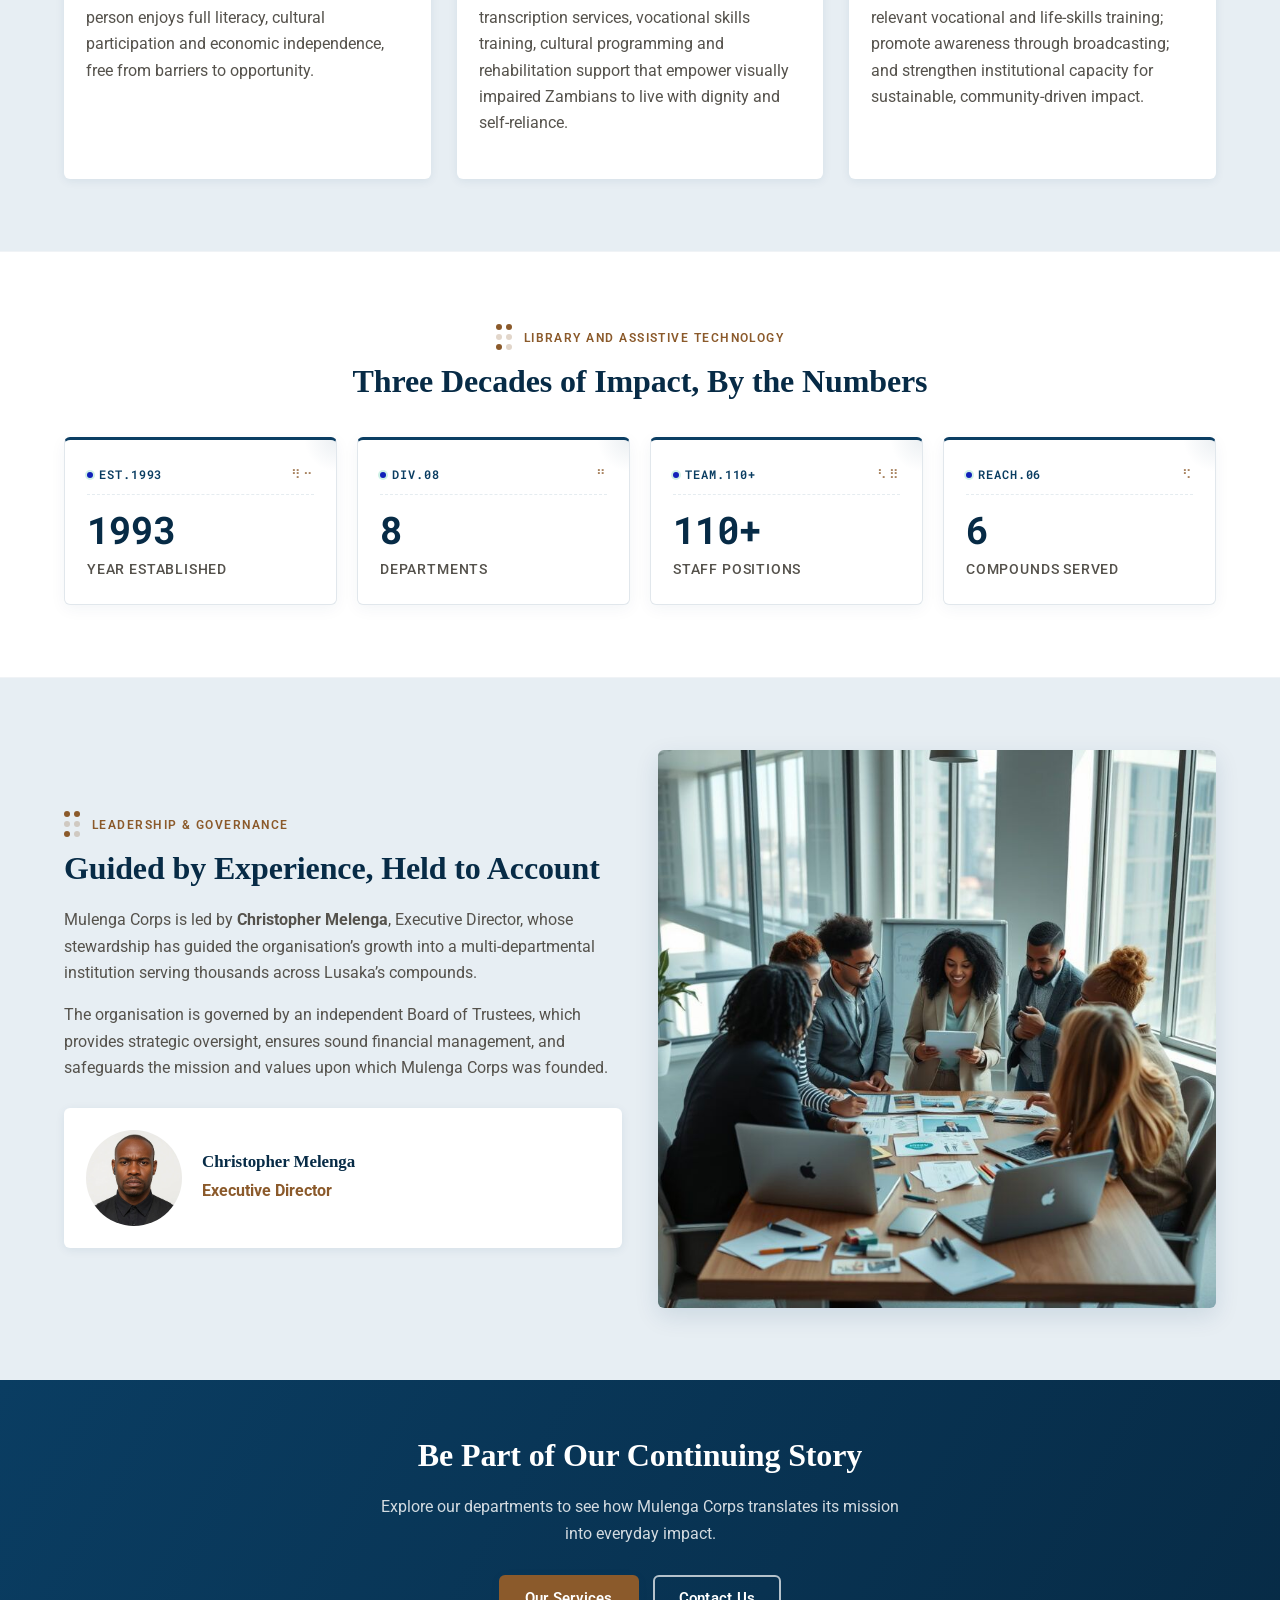
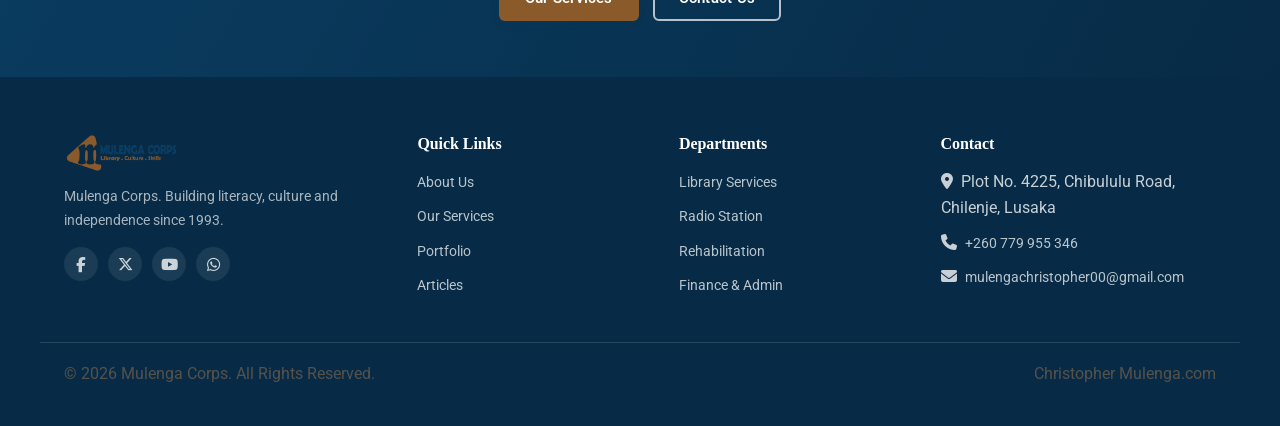
==== commit d91e4b3d: "major changes and updates" ====
--- a/about.html
+++ b/about.html
@@ -7,7 +7,7 @@
 <meta name="description" content="Learn about Mulenga Corps' history, vision, mission and leadership since 1993.">
 <link rel="icon" type="image/png" href="images/favicon.png">
 <link rel="preconnect" href="https://fonts.googleapis.com">
-<link href="https://fonts.googleapis.com/css2?family=Playfair+Display:wght@600;700;800&family=Roboto:wght@300;400;500;700&display=swap" rel="stylesheet">
+<link href="https://fonts.googleapis.com/css2?family=Playfair+Display:wght@600;700;800&family=Roboto+Mono:wght@400;500;600;700&family=Roboto:wght@300;400;500;700&display=swap" rel="stylesheet">
 <link rel="stylesheet" href="https://cdnjs.cloudflare.com/ajax/libs/font-awesome/6.5.1/css/all.min.css" integrity="sha512-DTOQO9RWCH3ppGqcWaEA1BIZOC6xxalwEsw9c2QQeAIftl+Vegovlnee1c9QX4TctnWMn13TZye+giMm8e2LwA==" crossorigin="anonymous" referrerpolicy="no-referrer">
 <link rel="stylesheet" href="assets/css/style.css">
 </head>
@@ -82,17 +82,45 @@
     </div>
   </section>
 
-  <section class="bg-off">
+  <section class="section-milestones" style="background:#ffffff;">
     <div class="container">
       <div class="section-head center reveal">
-        <p class="section-eyebrow" style="justify-content:center;">Milestones</p>
+        <p class="section-eyebrow" style="justify-content:center;"><span class="braille-mark"><span class="on"></span><span class="on"></span><span></span><span></span><span class="on"></span><span></span></span> Library and Assistive Technology </p>
         <h2>Three Decades of Impact, By the Numbers</h2>
       </div>
       <div class="milestones reveal reveal-2">
-        <div class="milestone"><strong><span data-counter="1993">0</span></strong>Year Established</div>
-        <div class="milestone"><strong><span data-counter="8">0</span></strong>Departments</div>
-        <div class="milestone"><strong><span data-counter="110">0</span>+</strong>Staff Positions</div>
-        <div class="milestone"><strong><span data-counter="6">0</span></strong>Compounds Served</div>
+        <div class="milestone">
+          <div class="stat-tech-header">
+            <span class="tech-indicator"><span class="tech-dot"></span> EST.1993</span>
+            <span class="tech-tag" aria-hidden="true">&#x283B;&#x2812;</span>
+          </div>
+          <strong aria-label="1993">1993</strong>
+          <span class="milestone-label">Year Established</span>
+        </div>
+        <div class="milestone">
+          <div class="stat-tech-header">
+            <span class="tech-indicator"><span class="tech-dot"></span> DIV.08</span>
+            <span class="tech-tag" aria-hidden="true">&#x281B;</span>
+          </div>
+          <strong aria-label="8">8</strong>
+          <span class="milestone-label">Departments</span>
+        </div>
+        <div class="milestone">
+          <div class="stat-tech-header">
+            <span class="tech-indicator"><span class="tech-dot"></span> TEAM.110+</span>
+            <span class="tech-tag" aria-hidden="true">&#x2823;&#x283F;</span>
+          </div>
+          <strong aria-label="110 plus">110+</strong>
+          <span class="milestone-label">Staff Positions</span>
+        </div>
+        <div class="milestone">
+          <div class="stat-tech-header">
+            <span class="tech-indicator"><span class="tech-dot"></span> REACH.06</span>
+            <span class="tech-tag" aria-hidden="true">&#x282B;</span>
+          </div>
+          <strong aria-label="6">6</strong>
+          <span class="milestone-label">Compounds Served</span>
+        </div>
       </div>
     </div>
   </section>
@@ -172,7 +200,7 @@
   </div>
   <div class="container footer-bottom">
     <p>&copy; 2026 Mulenga Corps. All Rights Reserved.</p>
-    <p>Site by otrava-technologies.com</p>
+    <p>Christopher Mulenga.com</p>
   </div>
 </footer>
 
--- a/assets/css/style.css
+++ b/assets/css/style.css
@@ -1,6 +1,6 @@
 /* ==========================================================================
    Mulenga Corps — Stylesheet
-   Design tokens: deep blue + warm brown, Playfair Display + Roboto
+   Design tokens: deep blue + warm brown, EB Garamond + Roboto
    Signature motif: the braille cell — used as dividers, bullets, hovers
    Refined: lighter typographic scale, restrained icons/buttons, tighter spacing
    ========================================================================== */
@@ -18,8 +18,9 @@
   --text:        #211C17;
   --text-soft:   #55524C;
 
-  --font-display: 'Playfair Display', Georgia, serif;
+  --font-display: 'EB Garamond', Georgia, serif;
   --font-body: 'Roboto', -apple-system, Segoe UI, sans-serif;
+  --font-mono: 'Roboto Mono', ui-monospace, SFMono-Regular, Menlo, Monaco, Consolas, monospace;
 
   --radius: 6px;
   --shadow-sm: 0 2px 10px rgba(10,61,98,0.08);
@@ -27,7 +28,7 @@
   --shadow-lg: 0 16px 40px rgba(10,61,98,0.18);
 
   --container: 1200px;
-  --header-h: 74px;
+  --header-h: 56px;
 
   /* spacing scale */
   --space-section: 72px;
@@ -138,22 +139,30 @@
 .site-header{
   position: fixed; top:0; left:0; right:0; z-index:1000;
   height: var(--header-h);
-  background: rgba(255,255,255,.96);
-  backdrop-filter: blur(6px);
-  box-shadow: 0 2px 14px rgba(10,61,98,.08);
-  transition: box-shadow .3s ease;
+  background: rgba(255,255,255,.12);
+  backdrop-filter: blur(18px) saturate(1.6);
+  -webkit-backdrop-filter: blur(18px) saturate(1.6);
+  border-bottom: 1px solid rgba(255,255,255,.25);
+  box-shadow: 0 4px 30px rgba(10,61,98,.06);
+  transition: background .3s ease, box-shadow .3s ease;
 }
 .site-header .container{
   height:100%; display:flex; align-items:center; justify-content:space-between;
   position:relative;
 }
+.site-header.scrolled{
+  background: rgba(255,255,255,.72);
+  box-shadow: 0 4px 30px rgba(10,61,98,.12);
+  border-bottom-color: rgba(200,210,220,.3);
+}
 .brand{ display:flex; align-items:center; gap:10px; }
-.brand img{ height:46px; width:auto; }
-
-.main-nav ul{ display:flex; gap:28px; align-items:center; }
+.brand img{ height:36px; width:auto; }
+
+.main-nav ul{ display:flex; gap:22px; align-items:center; }
 .main-nav a{
-  font-weight:500; font-size:.93rem; color: var(--blue-dark);
-  position:relative; padding: 6px 2px;
+  font-weight:500; font-size:.88rem; color: var(--blue-dark);
+  position:relative; padding: 4px 2px;
+  transition: color .25s ease;
 }
 .main-nav a::after{
   content:""; position:absolute; left:0; bottom:0; height:2px; width:0;
@@ -238,16 +247,110 @@
 .section-head{ max-width:660px; margin-bottom:36px; }
 .section-head.center{ margin-left:auto; margin-right:auto; text-align:center; }
 
-/* ---------- Stats ---------- */
+/* ---------- Stats & Telemetry (Assistive Tech Design) ---------- */
+.section-stats{
+  background: #995c5c;
+  padding: var(--space-section) 0;
+  border-top: 1px solid rgba(10,61,98,0.06);
+  border-bottom: 1px solid rgba(10,61,98,0.06);
+}
+
 .stats-grid{
-  display:grid; grid-template-columns: repeat(4,1fr); gap:22px;
-}
+  display: grid;
+  grid-template-columns: repeat(4, 1fr);
+  gap: 20px;
+}
+
 .stat-card{
-  text-align:center; padding:26px 16px; background: rgba(255,255,255,.06);
-  border: 1px solid rgba(255,255,255,.16); border-radius: var(--radius);
-}
-.stat-num{ font-family: var(--font-display); font-size:2.15rem; font-weight:700; color:#fff; line-height:1.15; }
-.stat-label{ font-size:.8rem; text-transform:uppercase; letter-spacing:.07em; color: var(--brown-tint); margin-top:6px; }
+  position: relative;
+  text-align: left;
+  padding: 24px 22px;
+  background: #ffffff;
+  border: 1px solid #E1E7EC;
+  border-top: 3px solid var(--blue);
+  border-radius: var(--radius);
+  box-shadow: 0 4px 16px rgba(10, 61, 98, 0.05);
+  transition: transform .25s ease, box-shadow .25s ease, border-color .25s ease;
+  overflow: hidden;
+}
+
+.stat-card::before{
+  content: "";
+  position: absolute;
+  top: 0;
+  right: 0;
+  width: 32px;
+  height: 32px;
+  background: radial-gradient(circle at top right, rgba(10, 61, 98, 0.08), transparent 70%);
+  pointer-events: none;
+}
+
+.stat-card:hover{
+  transform: translateY(-3px);
+  box-shadow: 0 10px 26px rgba(10, 61, 98, 0.1);
+  border-color: #CBD7E2;
+  border-top-color: var(--brown);
+}
+
+.stat-tech-header{
+  display: flex;
+  align-items: center;
+  justify-content: space-between;
+  margin-bottom: 14px;
+  padding-bottom: 8px;
+  border-bottom: 1px dashed #E5ECF0;
+}
+
+.tech-indicator{
+  display: inline-flex;
+  align-items: center;
+  gap: 6px;
+  font-family: var(--font-mono);
+  font-size: 0.72rem;
+  font-weight: 600;
+  letter-spacing: 0.08em;
+  color: var(--blue);
+  text-transform: uppercase;
+}
+
+.tech-dot{
+  width: 6px;
+  height: 6px;
+  border-radius: 50%;
+  background: #1021b9;
+  box-shadow: 0 0 0 2px rgba(16, 185, 129, 0.2);
+  display: inline-block;
+}
+
+.tech-tag{
+  font-size: 0.82rem;
+  letter-spacing: 0.1em;
+  color: var(--brown);
+  opacity: 0.75;
+  user-select: none;
+}
+
+.stat-num{
+  font-family: var(--font-mono);
+  font-size: 2.35rem;
+  font-weight: 700;
+  color: var(--blue-dark);
+  line-height: 1.1;
+  letter-spacing: -0.03em;
+  margin-bottom: 8px;
+  font-feature-settings: "tnum" 1, "zero" 1;
+}
+
+.stat-label{
+  font-size: 0.85rem;
+  font-weight: 500;
+  text-transform: uppercase;
+  letter-spacing: 0.06em;
+  color: var(--text-soft);
+  display: flex;
+  align-items: center;
+  gap: 6px;
+}
 
 /* ---------- Cards / grids ---------- */
 .grid-3{ display:grid; grid-template-columns: repeat(3,1fr); gap:26px; }
@@ -420,9 +523,72 @@
 /* ---------- Misc components ---------- */
 .leader-card{ display:flex; gap:20px; align-items:center; background:#fff; padding:22px; border-radius:var(--radius); box-shadow: var(--shadow-sm); }
 .leader-card img{ width:96px; height:96px; border-radius:50%; object-fit:cover; }
-.milestones{ display:grid; grid-template-columns: repeat(4,1fr); gap:18px; margin-top:20px; }
-.milestone{ text-align:center; padding:20px; border:1px dashed var(--grey); border-radius: var(--radius); }
-.milestone strong{ display:block; font-family: var(--font-display); font-size:1.5rem; color: var(--blue); line-height:1.2; }
+/* ---------- Milestones (Assistive Tech Style) ---------- */
+.section-milestones{
+  background: #ffffff;
+  padding: var(--space-section) 0;
+  border-top: 1px solid rgba(10,61,98,0.06);
+  border-bottom: 1px solid rgba(10,61,98,0.06);
+}
+
+.milestones{
+  display: grid;
+  grid-template-columns: repeat(4, 1fr);
+  gap: 20px;
+  margin-top: 24px;
+}
+
+.milestone{
+  position: relative;
+  text-align: left;
+  padding: 24px 22px;
+  background: #ffffff;
+  border: 1px solid #E1E7EC;
+  border-top: 3px solid var(--blue);
+  border-radius: var(--radius);
+  box-shadow: 0 4px 16px rgba(10, 61, 98, 0.05);
+  transition: transform .25s ease, box-shadow .25s ease, border-color .25s ease;
+  overflow: hidden;
+}
+
+.milestone::before{
+  content: "";
+  position: absolute;
+  top: 0;
+  right: 0;
+  width: 32px;
+  height: 32px;
+  background: radial-gradient(circle at top right, rgba(10, 61, 98, 0.08), transparent 70%);
+  pointer-events: none;
+}
+
+.milestone:hover{
+  transform: translateY(-3px);
+  box-shadow: 0 10px 26px rgba(10, 61, 98, 0.1);
+  border-color: #CBD7E2;
+  border-top-color: var(--brown);
+}
+
+.milestone strong{
+  display: block;
+  font-family: var(--font-mono);
+  font-size: 2.35rem;
+  font-weight: 700;
+  color: var(--blue-dark);
+  line-height: 1.1;
+  letter-spacing: -0.03em;
+  margin-bottom: 8px;
+  font-feature-settings: "tnum" 1, "zero" 1;
+}
+
+.milestone-label{
+  display: block;
+  font-size: 0.85rem;
+  font-weight: 500;
+  text-transform: uppercase;
+  letter-spacing: 0.06em;
+  color: var(--text-soft);
+}
 
 .cta-band{
   background: linear-gradient(120deg, var(--blue), var(--blue-dark)); color:#fff; text-align:center; padding: 56px 0;
@@ -453,13 +619,15 @@
   .milestones{ grid-template-columns: repeat(2,1fr); }
 }
 @media (max-width: 760px){
-  :root{ --header-h: 68px; --space-section: 56px; --space-section-tight: 40px; }
+  :root{ --header-h: 52px; --space-section: 56px; --space-section-tight: 40px; }
 
   .main-nav{
     position:fixed; top: var(--header-h); left:0; right:0; z-index:999;
-    background:rgba(255,255,255,.82); backdrop-filter: blur(8px); -webkit-backdrop-filter: blur(8px); max-height:0; overflow:hidden;
+    background: rgba(255,255,255,.18); backdrop-filter: blur(20px) saturate(1.5); -webkit-backdrop-filter: blur(20px) saturate(1.5);
+    border-bottom: 1px solid rgba(255,255,255,.2);
+    max-height:0; overflow:hidden;
     transition: max-height .35s ease, box-shadow .35s ease;
-    box-shadow: none; border-top:2px solid var(--grey);
+    box-shadow: none;
   }
   .main-nav.open{ max-height:520px; box-shadow: 0 8px 20px rgba(10,61,98,.14); }
   .main-nav ul{ flex-direction:column; gap:0; padding:6px 0 14px; }
@@ -489,4 +657,10 @@
 
   .whatsapp-float{ width:46px; height:46px; right:16px; bottom:16px; font-size:1.2rem; }
   .back-to-top{ width:40px; height:40px; right:16px; bottom:72px; font-size:.9rem; }
+}
+
+@media (max-width: 520px){
+  .stats-grid, .milestones{ grid-template-columns: 1fr; }
+  .stat-card, .milestone{ padding: 18px 16px; }
+  .stat-num, .milestone strong{ font-size: 2rem; }
 }
